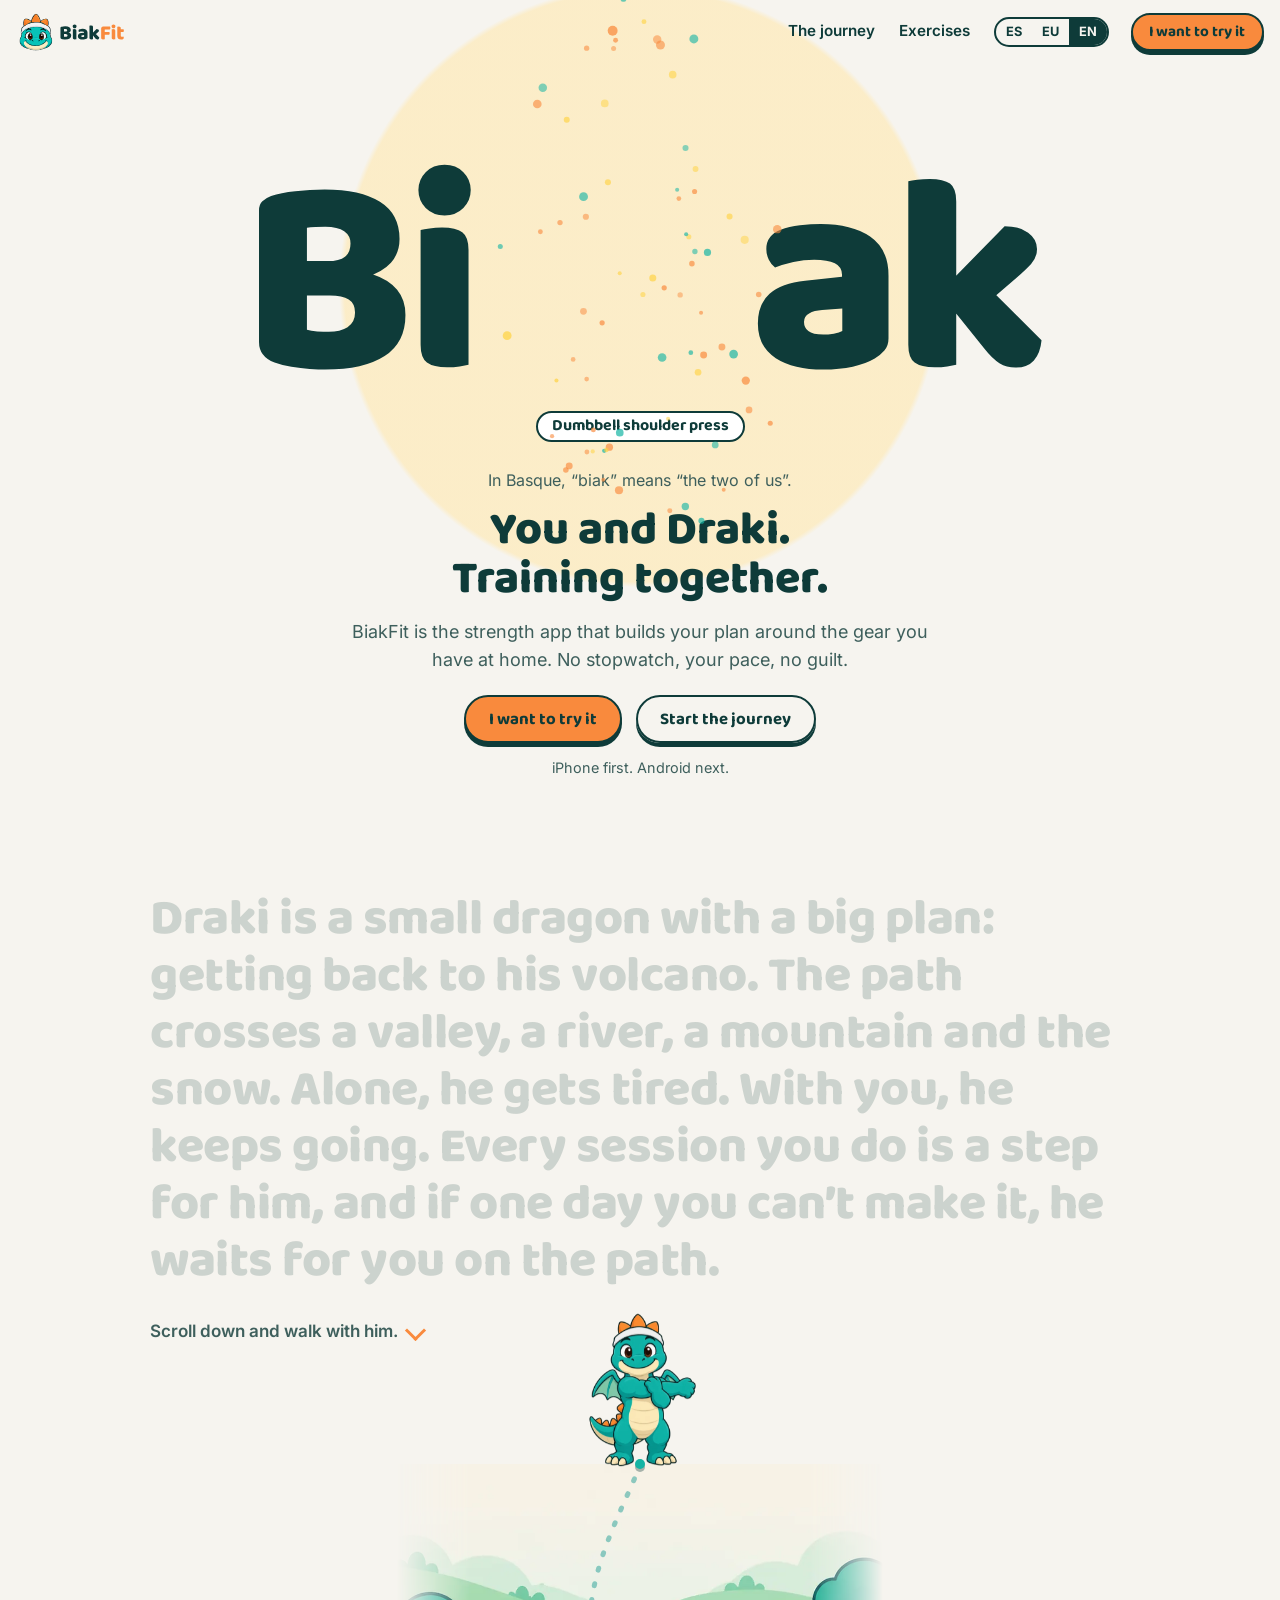
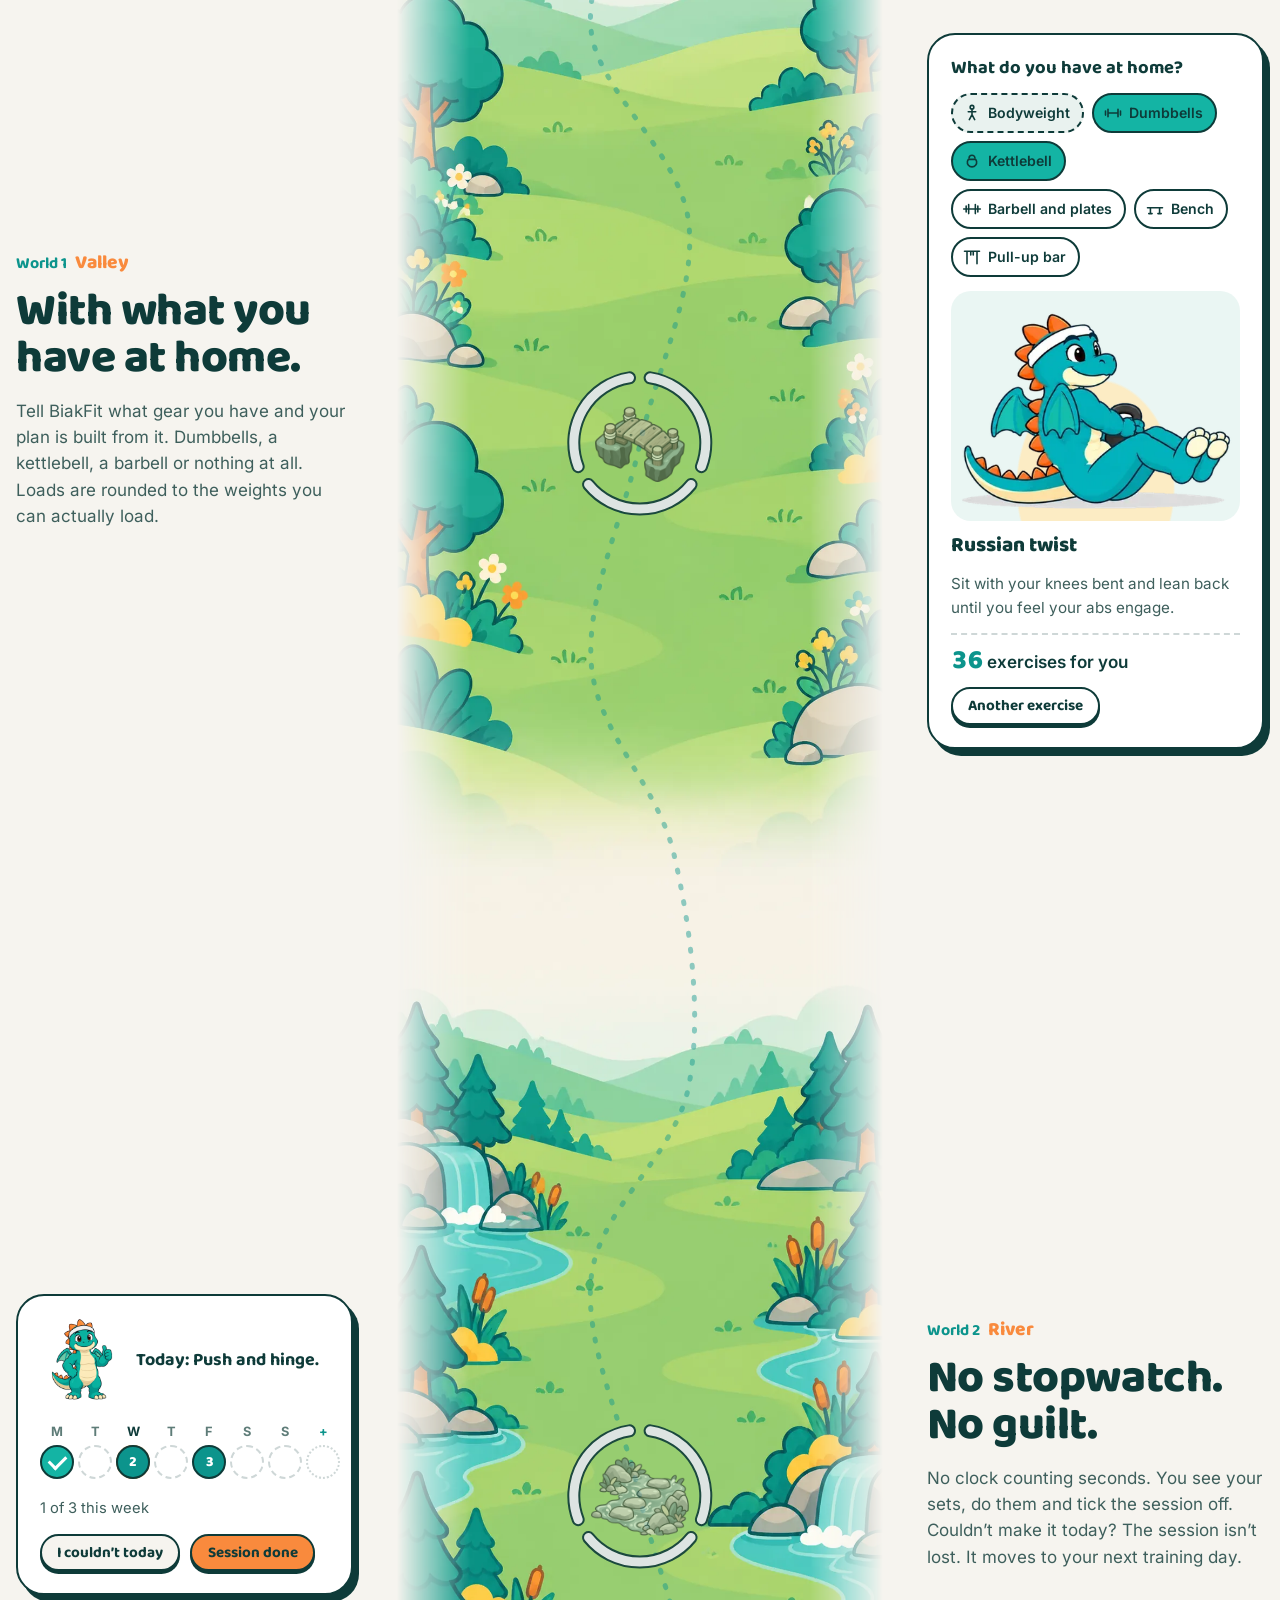
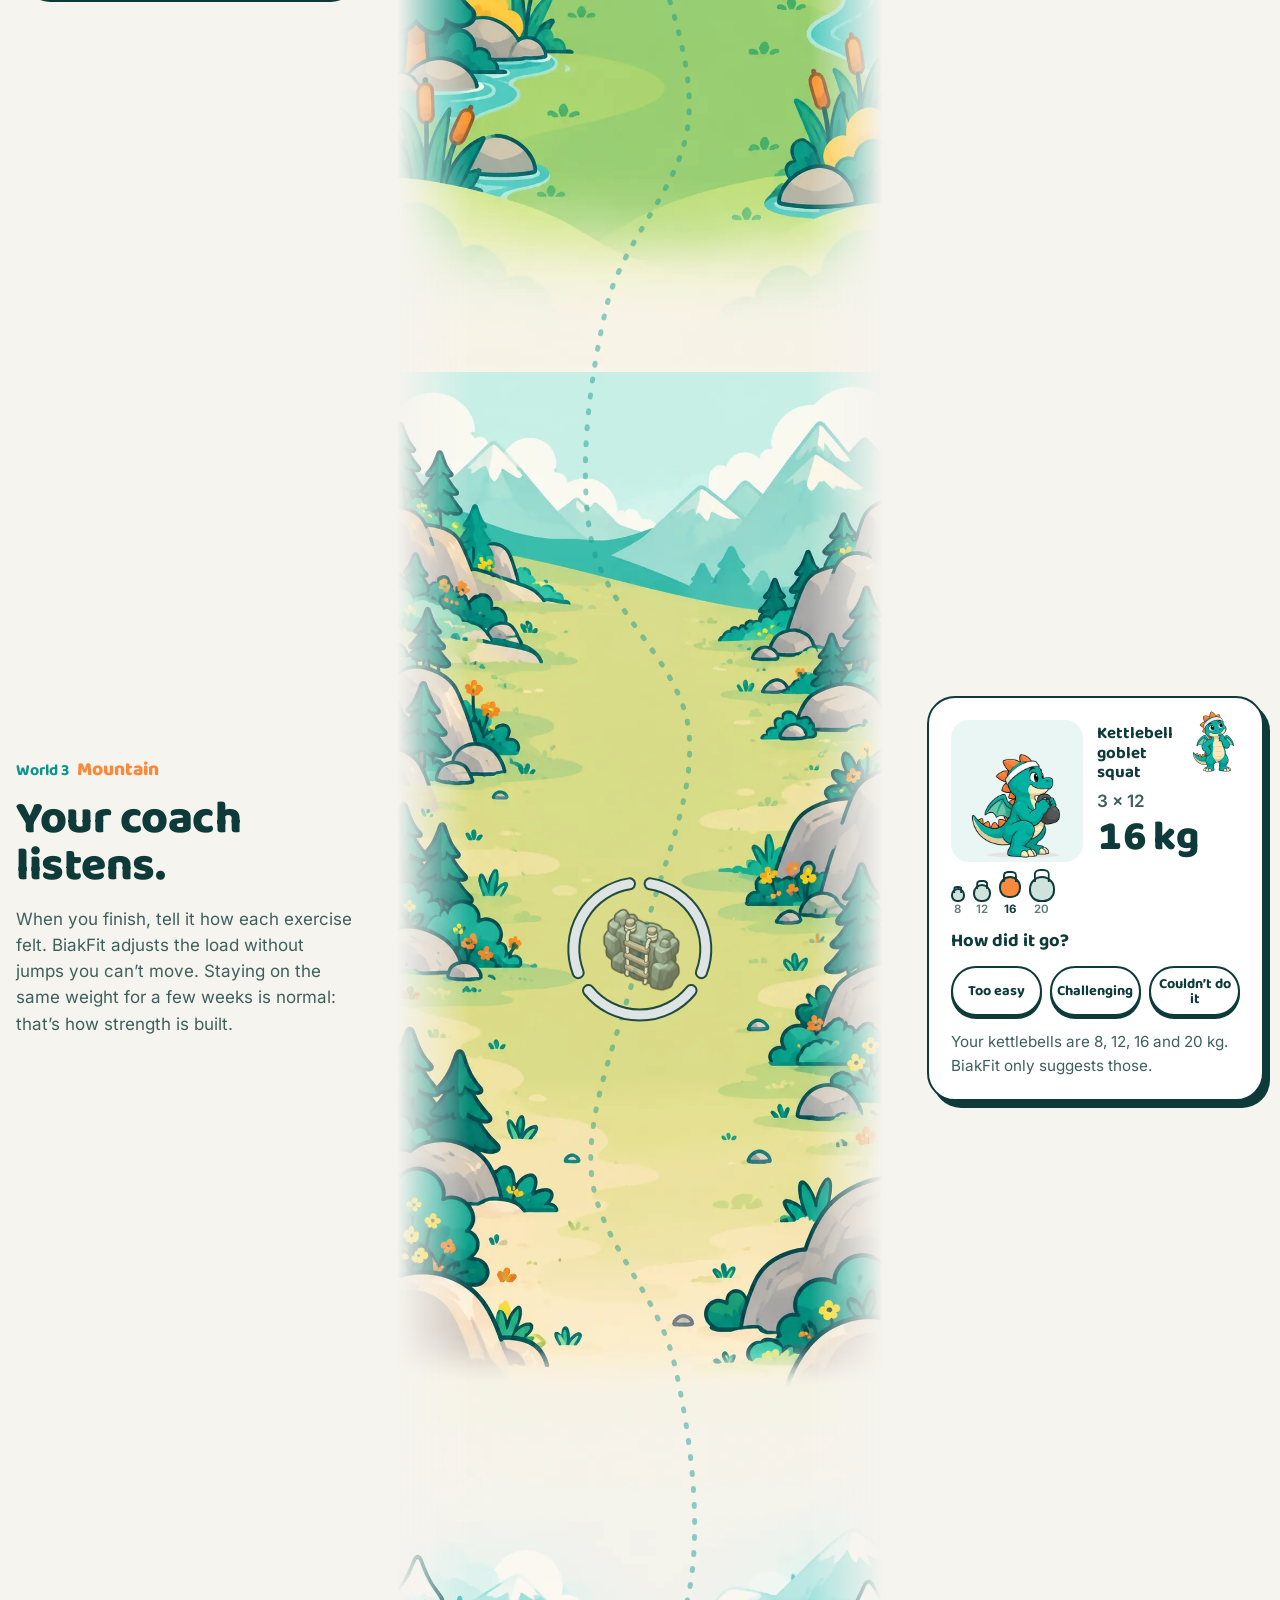
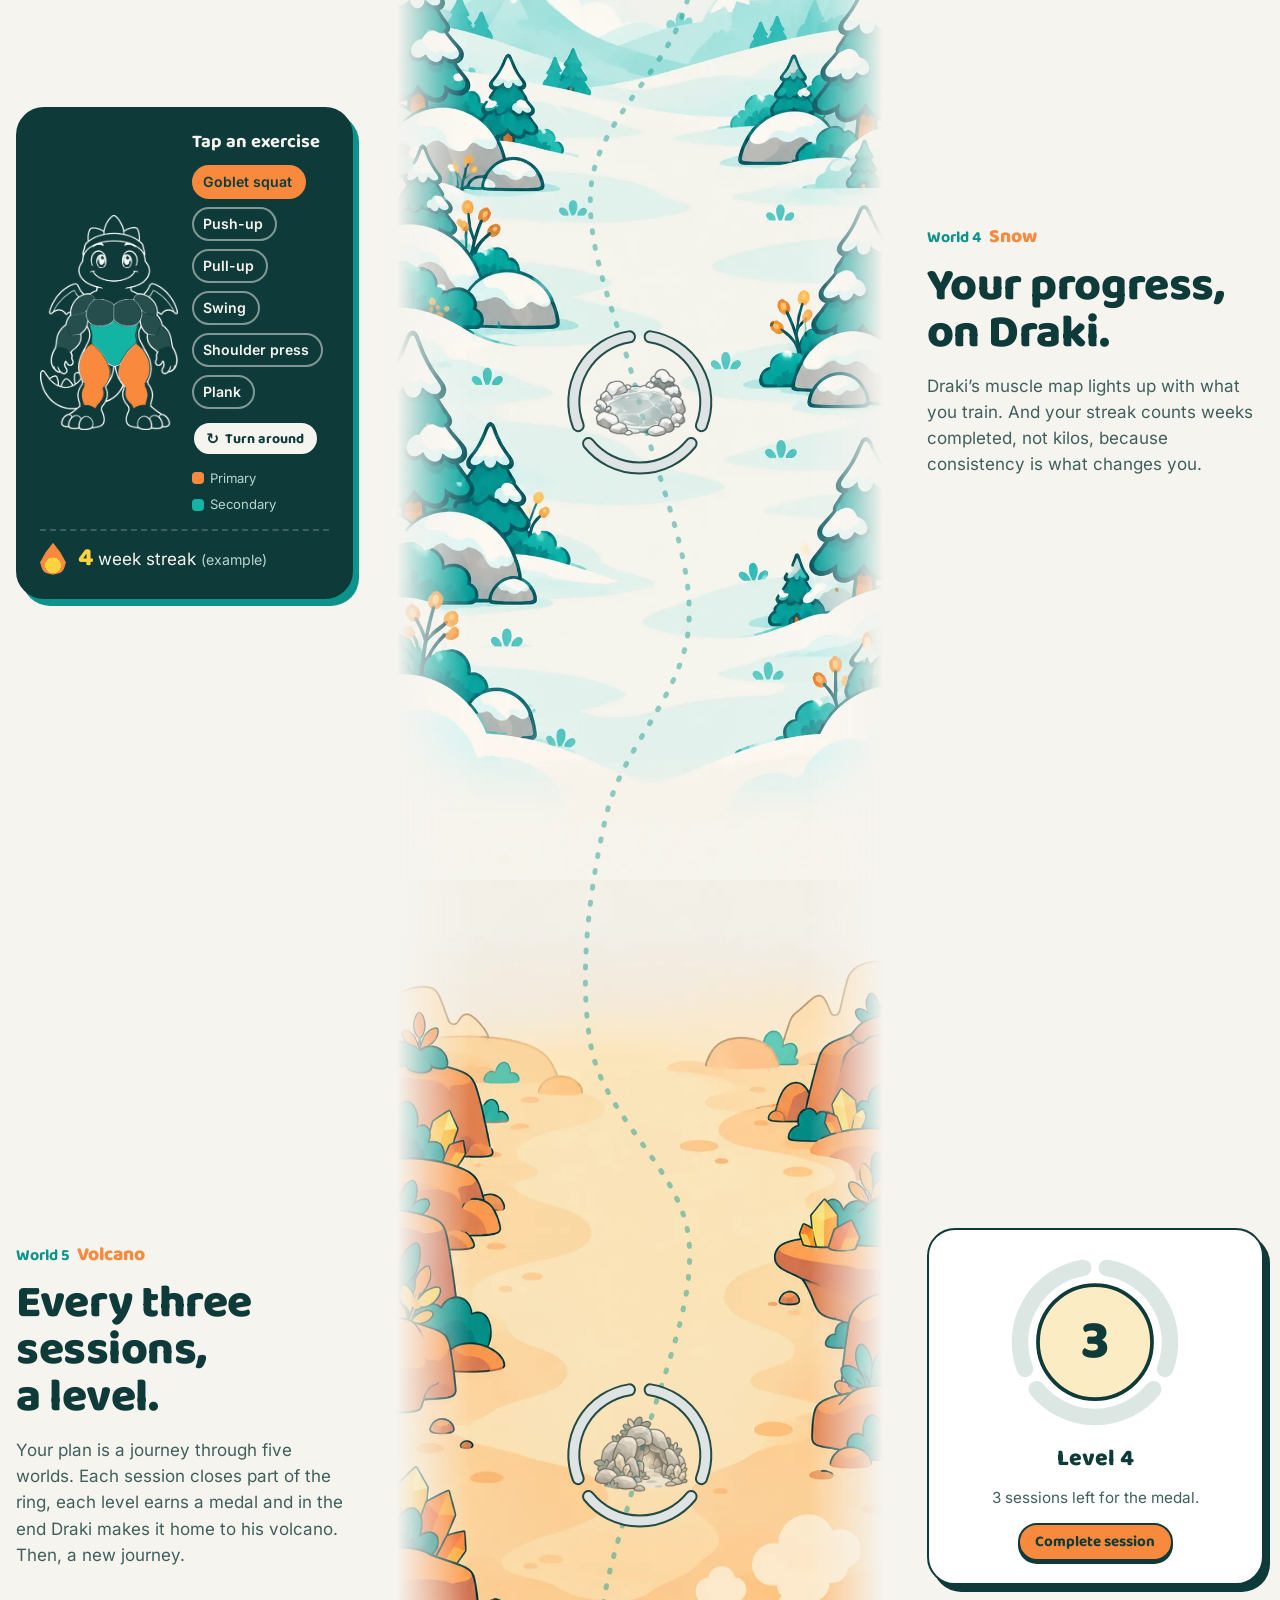
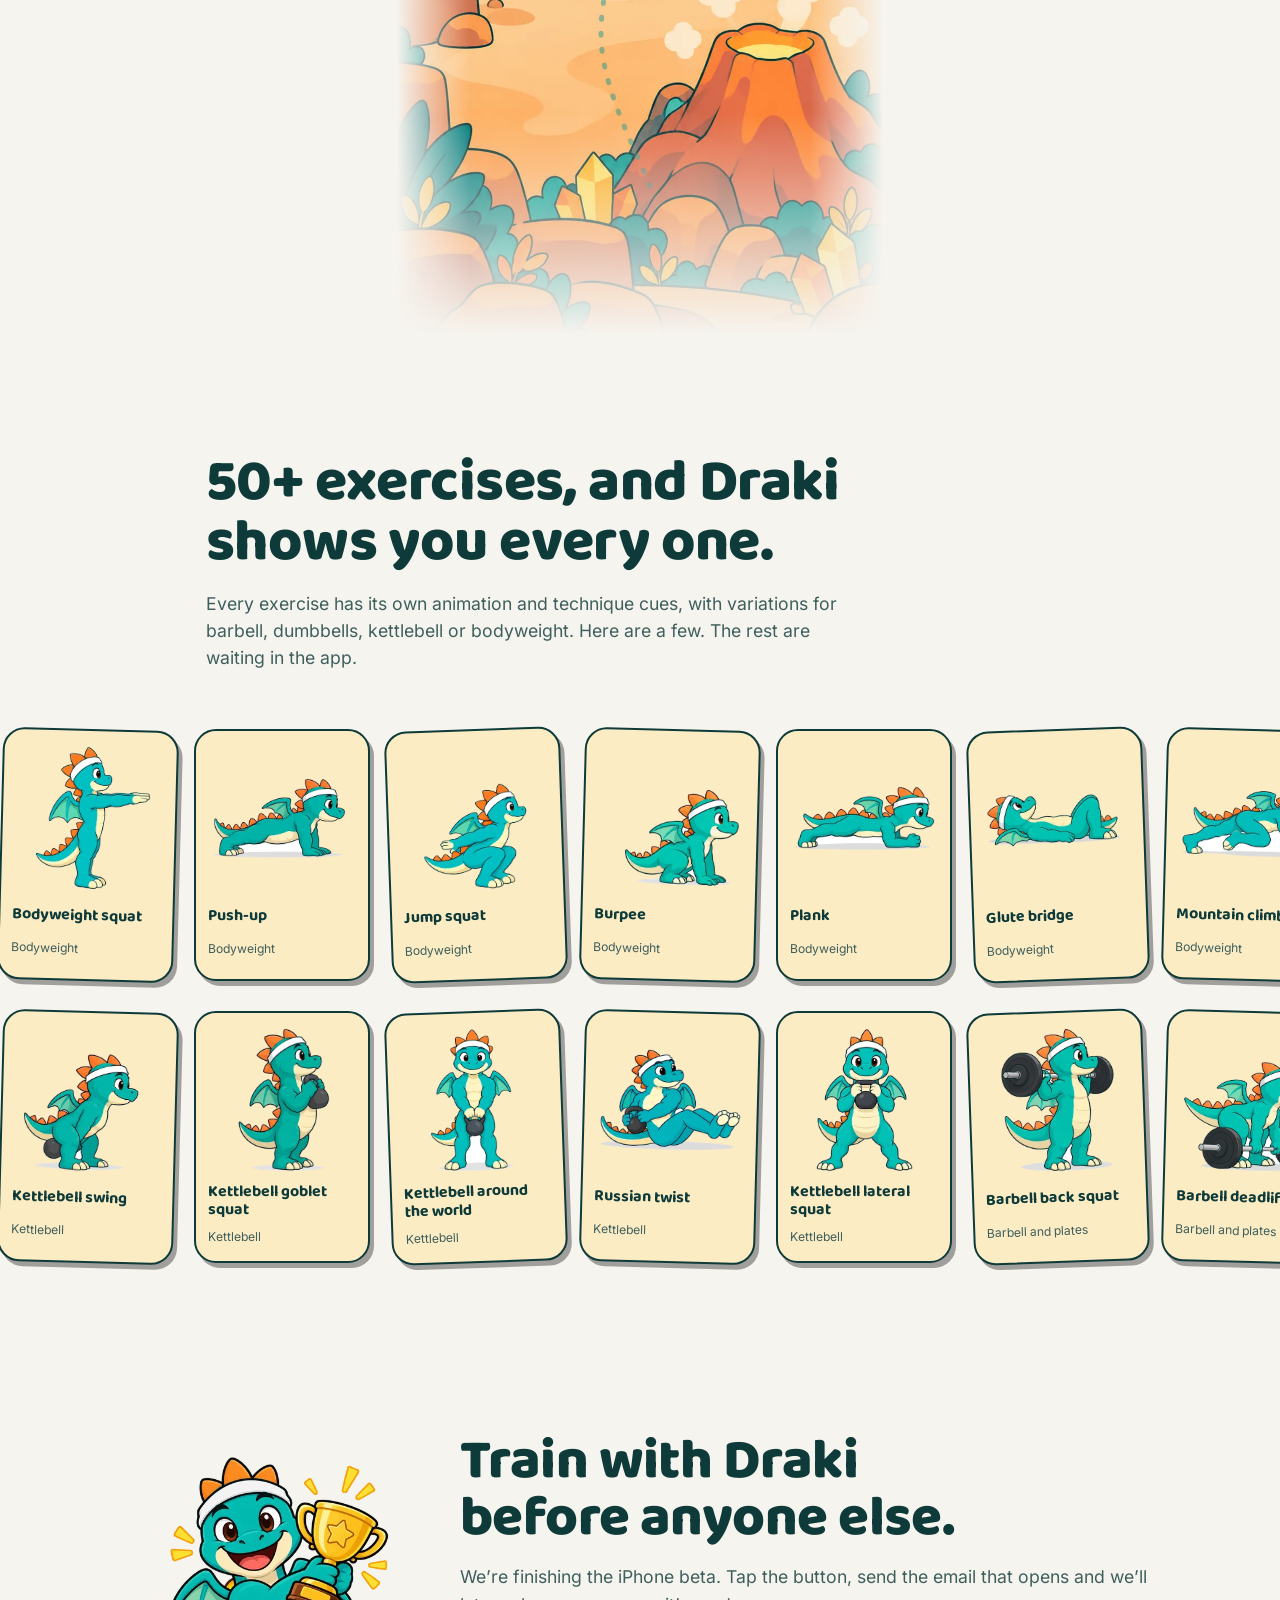
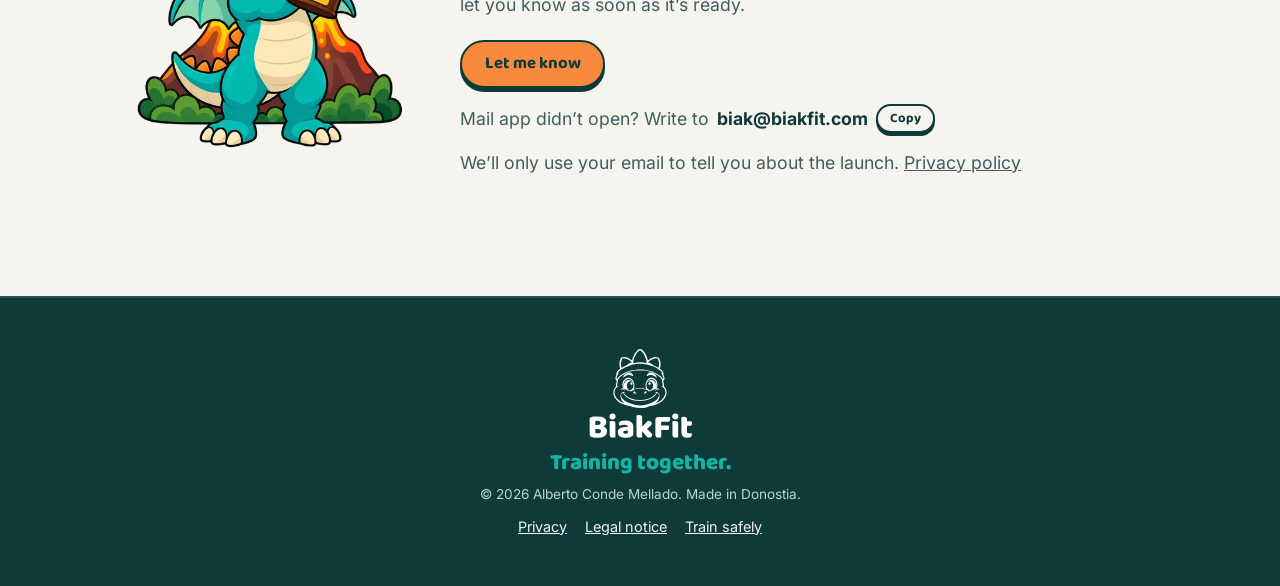
==== index.html @ f9d34af4 "Web de BiakFit: el Viaje de Draki (ES/EU/EN), privacidad y aviso legal Co-Authored-By: Claude Opus 5" ====
<!doctype html>
<html lang="es">
<head>
<meta charset="utf-8">
<meta name="viewport" content="width=device-width, initial-scale=1, viewport-fit=cover">
<title>BiakFit</title>
<meta name="claude:viewport-fit-sides" content="cover">
<meta name="description" content="BiakFit: la app de fuerza que monta tu plan con el material que tienes en casa. Sin cronómetro, a tu ritmo y con Draki a tu lado. Entrenamos juntos.">
<meta name="theme-color" content="#14B4A4">
<meta property="og:title" content="BiakFit · Entrenamos juntos">
<meta property="og:description" content="La app de fuerza que monta tu plan con el material que tienes. Sin cronómetro y sin culpa, con Draki a tu lado.">
<meta property="og:image" content="https://biakfit.com/assets/img/brand/og.png">
<meta property="og:url" content="https://biakfit.com/">
<meta name="twitter:card" content="summary_large_image">
<link rel="icon" type="image/png" href="assets/img/brand/favicon.png">
<link rel="apple-touch-icon" href="assets/img/brand/apple-touch-icon.png">
<link rel="preload" href="assets/fonts/baloo-2-latin-800-normal.woff2" as="font" type="font/woff2" crossorigin>
<link rel="stylesheet" href="assets/style.css">
</head>
<body>
<canvas id="sparks" aria-hidden="true"></canvas>

<header class="bar" id="bar">
  <div class="bar-in">
    <a class="bar-logo" href="#top" aria-label="BiakFit, inicio">
      <img class="logo-day" src="assets/img/brand/biakfit_logo_horizontal_color.svg" alt="BiakFit" width="110" height="40">
      <img class="logo-night" src="assets/img/brand/biakfit_logo_horizontal_white.svg" alt="" width="110" height="40">
    </a>
    <nav class="bar-nav" aria-label="Secciones">
      <a href="#viaje" data-i18n="nav.journey">El viaje</a>
      <a href="#biblioteca" data-i18n="nav.library">Ejercicios</a>
    </nav>
    <div class="lang" role="group" aria-label="Idioma / Language">
      <button type="button" data-lang="es" aria-pressed="true">ES</button>
      <button type="button" data-lang="eu" aria-pressed="false">EU</button>
      <button type="button" data-lang="en" aria-pressed="false">EN</button>
    </div>
    <a class="btn btn-primary btn-sm" href="#beta" data-i18n="nav.cta">Quiero probarla</a>
  </div>
</header>

<main>
  <!-- HERO: «Bi · Draki · ak». Draki parte la palabra en dos -->
  <section class="hero" id="top">
    <div class="hero-word" aria-hidden="true">
      <span class="hw hw-l">Bi</span>
      <span class="hero-stage">
        <button type="button" class="hero-draki" id="heroDraki" data-i18n-aria="hero.tap" aria-label="Toca a Draki">
          <span class="flip" id="heroFlip"></span>
        </button>
      </span>
      <span class="hw hw-r">ak</span>
    </div>
    <h1 class="sr-only">BiakFit</h1>
    <p class="hero-ex" aria-live="polite"><span id="heroExName"></span></p>
    <div class="hero-copy">
      <p class="hero-def" data-i18n="hero.def">En euskera, «biak» significa «los dos».</p>
      <p class="hero-lema" data-i18n="hero.lema">Tú y Draki. Entrenamos juntos.</p>
      <p class="hero-sub" data-i18n="hero.sub">BiakFit es la app de fuerza que monta tu plan con el material que tienes en casa. Sin cronómetro, a tu ritmo y sin culpa.</p>
      <div class="hero-ctas">
        <a class="btn btn-primary" href="#beta" data-i18n="hero.cta1">Quiero probarla</a>
        <a class="btn btn-ghost" href="#prologo" data-i18n="hero.cta2">Empieza el viaje</a>
      </div>
      <p class="hero-soon" data-i18n="hero.soon">Primero en iPhone. Android, después.</p>
    </div>
  </section>

  <!-- PRÓLOGO: el texto se enciende palabra a palabra al hacer scroll -->
  <section class="prologue" id="prologo">
    <p class="prologue-text" id="prologueText" data-i18n="prologue">Draki es un dragón pequeño con un plan grande: volver a su volcán. El camino cruza un valle, un río, una montaña y la nieve. Solo se cansa. Contigo avanza. Cada sesión que haces es un paso suyo, y si un día no puedes, te espera en el camino.</p>
    <p class="prologue-hint" data-i18n="prologue.hint">Baja y camina con él.</p>
  </section>

  <!-- EL VIAJE: la página es el mapa. Draki recorre el sendero al ritmo del scroll -->
  <section class="journey" id="viaje" aria-label="El viaje de Draki">
    <div class="trail" id="trail" aria-hidden="true">
      <div class="trail-maps">
        <img src="assets/img/world/world_1.webp" alt="" width="900" height="1950">
        <img src="assets/img/world/world_2.webp" alt="" width="900" height="1950" loading="lazy">
        <img src="assets/img/world/world_3.webp" alt="" width="900" height="1950" loading="lazy">
        <img src="assets/img/world/world_4.webp" alt="" width="900" height="1950" loading="lazy">
        <img src="assets/img/world/world_5.webp" alt="" width="900" height="1950" loading="lazy">
      </div>
      <svg class="trail-path" id="trailSvg"><path id="pathTodo" class="p-todo"></path><path id="pathDone" class="p-done"></path></svg>
      <div id="nodes"></div>
      <div class="walker" id="walker">
        <div class="walker-bubble" id="walkerBubble"></div>
        <div class="walker-body" id="walkerBody">
          <img class="walker-pose" id="walkerPose" src="assets/img/draki/warmup.webp" alt="">
          <span class="flip walker-ex" id="walkerEx"></span>
        </div>
      </div>
    </div>

    <!-- Mundo 1 · Valle -->
    <article class="world" data-world="0" id="valle">
      <div class="world-band" aria-hidden="true"></div>
      <div class="world-copy">
        <p class="world-kicker"><span>Mundo 1</span> <b>Valle</b></p>
        <h2 data-i18n="w1.title">Con lo que tienes en casa.</h2>
        <p data-i18n="w1.body">Dile a BiakFit qué material tienes y el plan sale de ahí. Mancuernas, una pesa rusa, una barra o nada: todo vale. Las cargas se redondean a los pesos que de verdad puedes montar.</p>
      </div>
      <div class="world-widget">
        <div class="panel kit">
          <p class="panel-q" data-i18n="w1.q">¿Qué tienes en casa?</p>
          <div class="chips" id="kitChips"></div>
          <div class="kit-stage"><span class="flip" id="kitFlip"></span></div>
          <p class="kit-name" id="kitName"></p>
          <p class="kit-cue" id="kitCue"></p>
          <div class="kit-foot">
            <p class="kit-count"><b id="kitCount">0</b> <span data-i18n="w1.count">ejercicios para ti</span></p>
            <button type="button" class="btn btn-small" id="kitNext" data-i18n="w1.next">Otro ejercicio</button>
          </div>
        </div>
      </div>
    </article>

    <!-- Mundo 2 · Río -->
    <article class="world flipside" data-world="1" id="rio">
      <div class="world-band" aria-hidden="true"></div>
      <div class="world-copy">
        <p class="world-kicker"><span>Mundo 2</span> <b>Río</b></p>
        <h2 data-i18n="w2.title">Sin cronómetro. Sin culpa.</h2>
        <p data-i18n="w2.body">No hay reloj contando segundos. Ves tus series, las haces y marcas la sesión. ¿Hoy no has podido? La sesión no se pierde: pasa a tu siguiente día de entreno.</p>
      </div>
      <div class="world-widget">
        <div class="panel week">
          <div class="week-head">
            <img class="week-draki" id="weekDraki" src="assets/img/draki/encouraging.webp" alt="" width="84" height="84">
            <p class="week-msg" id="weekMsg" aria-live="polite"></p>
          </div>
          <div class="week-strip" id="weekStrip"></div>
          <p class="week-count" id="weekCount"></p>
          <div class="week-actions" id="weekActions">
            <button type="button" class="btn btn-small btn-quiet" id="weekSkip" data-i18n="w2.skip">Hoy no he podido</button>
            <button type="button" class="btn btn-small btn-primary" id="weekDone" data-i18n="w2.done">Sesión hecha</button>
            <button type="button" class="btn btn-small btn-quiet" id="weekReset" data-i18n="w2.reset" hidden>Volver a empezar</button>
          </div>
        </div>
      </div>
    </article>

    <!-- Mundo 3 · Montaña -->
    <article class="world" data-world="2" id="montana">
      <div class="world-band" aria-hidden="true"></div>
      <div class="world-copy">
        <p class="world-kicker"><span>Mundo 3</span> <b>Montaña</b></p>
        <h2 data-i18n="w3.title">Tu coach te escucha.</h2>
        <p data-i18n="w3.body">Al terminar, dile qué tal cada ejercicio. BiakFit ajusta la carga sin saltos que no puedas mover. Repetir el mismo peso varias semanas es lo normal: así se gana fuerza.</p>
      </div>
      <div class="world-widget">
        <div class="panel coach">
          <div class="coach-top">
            <span class="flip coach-flip" id="coachFlip"></span>
            <div class="coach-info">
              <p class="coach-name" id="coachName"></p>
              <p class="coach-load"><span id="coachSets">3 × 12</span><span class="coach-kg"><span class="roll" id="coachKg">16</span> kg</span></p>
              <img class="coach-face" id="coachFace" src="assets/img/draki/thinking.webp" alt="" width="64" height="64">
            </div>
          </div>
          <div class="coach-bells" id="coachBells" aria-label="Tus pesas rusas"></div>
          <p class="panel-q" data-i18n="w3.q">¿Qué tal ha ido?</p>
          <div class="coach-btns">
            <button type="button" class="btn btn-small" data-fb="easy" data-i18n="w3.easy">Muy fácil</button>
            <button type="button" class="btn btn-small" data-fb="ok" data-i18n="w3.ok">Retador</button>
            <button type="button" class="btn btn-small" data-fb="hard" data-i18n="w3.hard">No he podido</button>
          </div>
          <p class="coach-msg" id="coachMsg" aria-live="polite"></p>
        </div>
      </div>
    </article>

    <!-- Mundo 4 · Nieve -->
    <article class="world flipside" data-world="3" id="nieve">
      <div class="world-band" aria-hidden="true"></div>
      <div class="world-copy">
        <p class="world-kicker"><span>Mundo 4</span> <b>Nieve</b></p>
        <h2 data-i18n="w4.title">Tu progreso, en Draki.</h2>
        <p data-i18n="w4.body">El mapa muscular de Draki se colorea con lo que entrenas. Y la racha cuenta semanas cumplidas, no kilos, porque la constancia es lo que te cambia.</p>
      </div>
      <div class="world-widget">
        <div class="panel panel-dark muscles">
          <div class="mm" id="mm">
            <div class="mm-card" id="mmCard">
              <div class="mm-face mm-front" id="mmFront"></div>
              <div class="mm-face mm-back" id="mmBack"></div>
            </div>
          </div>
          <div class="mm-side">
            <p class="panel-q" data-i18n="w4.q">Toca un ejercicio</p>
            <div class="chips chips-col" id="mmChips"></div>
            <button type="button" class="btn btn-small btn-turn" id="mmTurn"><span class="turn-ico" aria-hidden="true">↻</span> <span data-i18n="w4.turn">Date la vuelta</span></button>
            <p class="mm-legend"><span><i class="lg lg-p"></i><span data-i18n="w4.primary">Principal</span></span><span><i class="lg lg-s"></i><span data-i18n="w4.secondary">Secundario</span></span></p>
          </div>
          <div class="streak">
            <span class="streak-flame" aria-hidden="true"></span>
            <p><b>4</b> <span data-i18n="w4.streak">semanas de racha</span> <small data-i18n="w4.example">(ejemplo)</small></p>
          </div>
        </div>
      </div>
    </article>

    <!-- Mundo 5 · Volcán -->
    <article class="world" data-world="4" id="volcan">
      <div class="world-band" aria-hidden="true"></div>
      <div class="world-copy">
        <p class="world-kicker"><span>Mundo 5</span> <b>Volcán</b></p>
        <h2 data-i18n="w5.title">Cada tres sesiones, un nivel.</h2>
        <p data-i18n="w5.body">Tu plan es un viaje de cinco mundos. Cada sesión cierra un tramo del anillo, cada nivel te da una medalla y al final Draki llega a su volcán. Después, otro viaje.</p>
      </div>
      <div class="world-widget">
        <div class="panel level">
          <div class="level-ring-wrap">
            <svg class="level-ring" id="levelRing" viewBox="0 0 120 120" aria-hidden="true"></svg>
            <img class="level-medal" id="levelMedal" src="assets/img/obs/medal_level.webp" alt="" width="96" height="96">
            <span class="level-left" id="levelLeft">3</span>
          </div>
          <p class="level-title" id="levelTitle" aria-live="polite"></p>
          <p class="level-sub" id="levelSub"></p>
          <button type="button" class="btn btn-primary btn-small" id="levelBtn" data-i18n="w5.btn">Completar sesión</button>
        </div>
      </div>
    </article>
  </section>

  <!-- BIBLIOTECA: un vistazo, no todo -->
  <section class="library" id="biblioteca">
    <div class="lib-head">
      <h2 data-i18n="lib.title">Más de 50 ejercicios, y Draki te enseña cada uno.</h2>
      <p data-i18n="lib.body">Cada ejercicio tiene su animación y sus claves técnicas, con variantes para barra, mancuernas, pesa rusa o tu propio peso. Aquí tienes unos cuantos. El resto te espera en la app.</p>
    </div>
    <div class="marquee" id="marqueeA"></div>
    <div class="marquee marquee-rev" id="marqueeB"></div>
  </section>

  <!-- BETA -->
  <section class="beta" id="beta">
    <div class="beta-in">
      <img class="beta-draki" src="assets/img/draki/trophy.webp" alt="Draki con un trofeo delante de su volcán" width="300" height="300" loading="lazy">
      <div class="beta-copy">
        <h2 data-i18n="beta.title">Entrena con Draki antes que nadie.</h2>
        <p data-i18n="beta.body">Estamos terminando la beta para iPhone. Déjanos tu email y te avisamos en cuanto abra.</p>
        <div class="beta-actions">
          <a class="btn btn-primary" id="betaMail" href="mailto:biak@biakfit.com" data-i18n="beta.btn">Avisadme</a>
        </div>
        <p class="beta-alt"><span data-i18n="beta.alt">¿No se abre tu correo? Escríbenos a</span> <span class="beta-addr" id="betaAddr">biak@biakfit.com</span> <button type="button" class="btn btn-small btn-quiet" id="betaCopy" data-i18n="beta.copy">Copiar</button></p>
        <p class="beta-small"><span data-i18n="beta.privacy">Solo usaremos tu email para avisarte del lanzamiento.</span> <a href="privacidad.html" data-i18n="beta.more">Política de privacidad</a></p>
      </div>
    </div>
  </section>
</main>

<footer class="foot">
  <div class="foot-in">
    <img src="assets/img/brand/biakfit_logo_stacked_white.svg" alt="BiakFit" width="120" height="96" loading="lazy">
    <p class="foot-lema" data-i18n="foot.lema">Entrenamos juntos.</p>
    <p class="foot-legal"><span data-i18n="foot.legal">© 2026 Alberto Conde Mellado. Hecho en Donostia.</span></p>
    <p class="foot-links"><a href="privacidad.html" data-i18n="foot.privacy">Privacidad</a> <a href="aviso-legal.html" data-i18n="foot.notice">Aviso legal</a> <a href="aviso-legal.html#ejercicio" data-i18n="foot.safety">Entrena con seguridad</a></p>
  </div>
</footer>

<script src="assets/exercises.js"></script>
<script src="assets/app.js"></script>
</body>
</html>
---- assets/style.css ----
/* BiakFit · web
   Concepto: la página es el mapa del Viaje de Draki. Un sendero central baja por
   cinco mundos; Draki lo recorre al ritmo del scroll y el contenido se reparte a
   los dos lados. Estilo «pegatina»: contorno petrol grueso y sombra sólida, como
   el propio Draki. Paleta y tipografías: docs/BRAND.md del repo de la app. */

/* Fuentes alojadas en la propia web (licencia OFL): sin llamadas a Google Fonts */
@font-face { font-family: "Baloo 2"; font-style: normal; font-weight: 700; font-display: swap; src: url("fonts/baloo-2-latin-700-normal.woff2") format("woff2"); }
@font-face { font-family: "Baloo 2"; font-style: normal; font-weight: 800; font-display: swap; src: url("fonts/baloo-2-latin-800-normal.woff2") format("woff2"); }
@font-face { font-family: "Inter"; font-style: normal; font-weight: 400; font-display: swap; src: url("fonts/inter-latin-400-normal.woff2") format("woff2"); }
@font-face { font-family: "Inter"; font-style: normal; font-weight: 500; font-display: swap; src: url("fonts/inter-latin-500-normal.woff2") format("woff2"); }
@font-face { font-family: "Inter"; font-style: normal; font-weight: 600; font-display: swap; src: url("fonts/inter-latin-600-normal.woff2") format("woff2"); }
@font-face { font-family: "Inter"; font-style: normal; font-weight: 700; font-display: swap; src: url("fonts/inter-latin-700-normal.woff2") format("woff2"); }

:root {
  /* Marca (BRAND.md) */
  --teal: #14B4A4;
  --deep: #0C948C;
  --petrol: #0E3B39;
  --orange: #F98A3D;
  --cream: #FCECC4;
  --light: #F6F4EF;
  --yellow: #FFD23F;
  --white: #FFFFFF;

  /* Superficies (cambian al entrar en el volcán) */
  --bg: var(--light);
  --ink: var(--petrol);
  --ink-soft: #3E5F5C;
  --panel: var(--white);
  --panel-ink: var(--petrol);
  --edge: var(--petrol);
  --muted-chip: #E9F2EF;

  --display: "Baloo 2", "Nunito", ui-rounded, "Arial Rounded MT Bold", system-ui, sans-serif;
  --body: "Inter", system-ui, -apple-system, "Segoe UI", Roboto, sans-serif;

  --trail: min(520px, 38vw);
  --ratio: 2.1667;
  --gutter-l: max(16px, env(safe-area-inset-left, 0px));
  --gutter-r: max(16px, env(safe-area-inset-right, 0px));
  --pop: cubic-bezier(.2, 1.4, .4, 1);
  color-scheme: light;
}

body.night {
  --bg: var(--petrol);
  --ink: var(--light);
  --ink-soft: #B8D4CF;
  --muted-chip: #1B524E;
  color-scheme: dark;
}

* { box-sizing: border-box; }
[hidden] { display: none !important; }
html { scroll-behavior: smooth; -webkit-text-size-adjust: 100%; }
@media (prefers-reduced-motion: reduce) { html { scroll-behavior: auto; } }

body {
  margin: 0;
  background: var(--bg);
  color: var(--ink);
  font-family: var(--body);
  font-size: 17px;
  line-height: 1.55;
  overflow-x: hidden;
  transition: background-color .9s ease, color .9s ease;
}
img { max-width: 100%; }
h1, h2, h3 { font-family: var(--display); font-weight: 800; line-height: 1.02; letter-spacing: -.01em; text-wrap: balance; margin: 0; }
p { margin: 0; }
a { color: inherit; }
:focus-visible { outline: 3px solid var(--orange); outline-offset: 3px; border-radius: 10px; }
.sr-only { position: absolute; width: 1px; height: 1px; overflow: hidden; clip: rect(0 0 0 0); white-space: nowrap; }

#sparks { position: fixed; inset: 0; width: 100%; height: 100%; pointer-events: none; z-index: 60; }

/* ---------- Botones «pegatina» ---------- */
.btn {
  --b-bg: var(--white);
  --b-ink: var(--petrol);
  display: inline-flex; align-items: center; justify-content: center; gap: .4em;
  font: 700 1.05rem/1 var(--display);
  padding: .85em 1.35em .75em;
  border: 2.5px solid var(--petrol);
  border-radius: 999px;
  background: var(--b-bg); color: var(--b-ink);
  box-shadow: 0 4px 0 var(--petrol);
  text-decoration: none; cursor: pointer;
  transition: transform .12s ease, box-shadow .12s ease, background-color .2s;
  -webkit-tap-highlight-color: transparent;
}
.btn:hover { transform: translateY(-2px); box-shadow: 0 6px 0 var(--petrol); }
.btn:active { transform: translateY(3px); box-shadow: 0 1px 0 var(--petrol); }
.btn-primary { --b-bg: var(--orange); --b-ink: var(--petrol); }
.btn-ghost { --b-bg: transparent; }
body.night .panel:not(.panel-dark) { box-shadow: 6px 7px 0 var(--teal); }
body.night .btn { box-shadow: 0 4px 0 #062220; }
body.night .panel .btn { box-shadow: 0 3px 0 var(--petrol); }
body.night .btn-ghost { --b-ink: var(--light); border-color: var(--light); box-shadow: 0 4px 0 var(--light); }
.btn-sm { font-size: .95rem; padding: .7em 1.1em .6em; }
.btn-small { font-size: .95rem; padding: .65em 1em .55em; box-shadow: 0 3px 0 var(--petrol); }
.btn-quiet { --b-bg: var(--light); }

/* ---------- Barra superior ---------- */
body::before { content: ""; position: fixed; inset: 0 0 auto; height: env(safe-area-inset-top, 0px); z-index: 51; background: var(--bg); }
.bar { position: fixed; top: env(safe-area-inset-top, 0px); left: 0; right: 0; z-index: 50; padding-left: var(--gutter-l); padding-right: var(--gutter-r); transition: background-color .4s, box-shadow .4s; }
.bar.scrolled { background: color-mix(in srgb, var(--bg) 88%, transparent); backdrop-filter: blur(10px); -webkit-backdrop-filter: blur(10px); box-shadow: 0 1px 0 color-mix(in srgb, var(--ink) 12%, transparent); }
.bar-in { max-width: 1280px; margin: 0 auto; display: flex; align-items: center; gap: 22px; padding-block: 12px; }
.bar-logo { display: block; height: 40px; flex: none; }
.bar-logo img { height: 40px; width: auto; display: block; }
.logo-night { display: none !important; }
body.night .logo-day { display: none !important; }
body.night .logo-night { display: block !important; }
.bar-nav { display: flex; gap: 20px; margin-left: auto; font-weight: 600; font-size: .95rem; }
.bar-nav a { text-decoration: none; padding: 6px 2px; border-bottom: 2px solid transparent; }
.bar-nav a:hover { border-color: var(--orange); }
.lang { display: flex; border: 2px solid var(--ink); border-radius: 999px; overflow: hidden; flex: none; }
.lang button { font: 700 .8rem/1 var(--body); padding: 7px 10px; background: transparent; color: var(--ink); border: 0; cursor: pointer; }
.lang button[aria-pressed="true"] { background: var(--ink); color: var(--bg); }
@media (max-width: 720px) {
  .bar-nav { display: none; }
  .lang { margin-left: auto; }
  .bar .btn-sm { display: none; }
  .bar-logo, .bar-logo img { height: 34px; }
}

/* ---------- Hero ---------- */
.hero { position: relative; padding-top: calc(110px + env(safe-area-inset-top, 0px)); padding-bottom: 72px; padding-left: var(--gutter-l); padding-right: var(--gutter-r); text-align: center; overflow: hidden; }
.hero::before { /* sol de fondo detrás de Draki */
  content: ""; position: absolute; left: 50%; top: calc(80px + 9vw); width: min(78vw, 760px); aspect-ratio: 1; translate: -50% -38%;
  background: radial-gradient(circle, var(--cream) 0 55%, transparent 56%);
  z-index: -1; opacity: .9;
}
.hero-word {
  display: flex; align-items: flex-end; justify-content: center;
  font-family: var(--display); font-weight: 800; color: var(--petrol);
  font-size: clamp(104px, 22vw, 340px); line-height: .78; letter-spacing: -.035em;
  user-select: none;
}
.hw { display: inline-block; transition: transform 1.1s var(--pop); }
.hero-word .hw-l { transform: translateX(.18em); }
.hero-word .hw-r { transform: translateX(-.18em); }
.hero-stage { display: inline-block; width: .2em; height: 1.02em; position: relative; transition: width 1.1s var(--pop); }
.is-ready .hero-word .hw-l, .is-ready .hero-word .hw-r { transform: none; }
.is-ready .hero-stage { width: .98em; }
.hero-draki {
  position: absolute; left: 50%; bottom: -.06em; width: 1.12em; height: 1.2em; translate: -50% 0;
  padding: 0; border: 0; background: none; cursor: pointer; font-size: inherit;
  transform: translateY(40%) scale(.2); opacity: 0;
  transition: transform .9s var(--pop) .35s, opacity .3s ease .35s;
  perspective: 900px;
}
.is-ready .hero-draki { transform: none; opacity: 1; }
.hero-draki .flip { position: absolute; inset: 0; transform-style: preserve-3d; }
.hero-draki .flip.spin { animation: spin .8s cubic-bezier(.5, 0, .3, 1); }
@keyframes spin {
  0% { transform: rotateY(0) scale(1); }
  45% { transform: rotateY(180deg) scale(.86, 1.08) translateY(-6%); }
  100% { transform: rotateY(360deg) scale(1); }
}
.hero-ex { margin-top: 14px; min-height: 1.6em; font: 700 1rem/1.4 var(--display); color: var(--deep); }
.hero-ex span { display: inline-block; padding: 2px 14px; border-radius: 999px; background: var(--white); border: 2px solid var(--petrol); color: var(--petrol); }
.hero-copy { max-width: 640px; margin: 26px auto 0; display: grid; gap: 14px; justify-items: center; }
.hero-def { font-size: 1rem; color: var(--ink-soft); }
.hero-lema { font: 800 clamp(1.9rem, 4.2vw, 2.9rem)/1.05 var(--display); text-wrap: balance; }
.hero-sub { font-size: 1.12rem; color: var(--ink-soft); max-width: 34em; text-wrap: pretty; }
.hero-ctas { display: flex; flex-wrap: wrap; gap: 14px; justify-content: center; margin-top: 8px; }
.hero-soon { font-size: .9rem; color: var(--ink-soft); }

/* ---------- Animación de frames (como en la app: fundido entre frames) ---------- */
.flip { display: block; position: relative; }
.flip .fr { position: absolute; inset: 0; width: 100%; height: 100%; object-fit: contain; opacity: 0; transition: opacity .16s linear; }
.flip .fr.on { opacity: 1; z-index: 1; transition: none; }

/* ---------- Prólogo ---------- */
.prologue { padding-block: 40px 120px; padding-left: var(--gutter-l); padding-right: var(--gutter-r); }
.prologue-text {
  max-width: 980px; margin: 0 auto;
  font: 800 clamp(1.7rem, 3.9vw, 3.2rem)/1.14 var(--display);
  letter-spacing: -.01em; text-wrap: pretty;
}
.prologue-text .w { color: color-mix(in srgb, var(--ink) 18%, transparent); transition: color .35s ease; }
.prologue-text .w.lit { color: var(--ink); }
.prologue-text .w.lit.key { color: var(--deep); }
.prologue-hint { max-width: 980px; margin: 28px auto 0; font-weight: 600; color: var(--ink-soft); display: flex; align-items: center; gap: 10px; }
.prologue-hint::after { content: ""; width: 12px; height: 12px; border-right: 3px solid var(--orange); border-bottom: 3px solid var(--orange); rotate: 45deg; animation: nudge 1.4s ease-in-out infinite; }
@keyframes nudge { 50% { translate: 0 5px; } }

/* ---------- El viaje ---------- */
.journey { position: relative; }
.trail { position: absolute; top: 0; bottom: 0; left: 50%; width: var(--trail); transform: translateX(-50%); pointer-events: none; z-index: 0; }
.trail-maps { -webkit-mask-image: linear-gradient(90deg, transparent 0, #000 15%, #000 85%, transparent 100%); mask-image: linear-gradient(90deg, transparent 0, #000 15%, #000 85%, transparent 100%); }
.trail-maps img { display: block; width: 100%; height: calc(var(--trail) * var(--ratio)); object-fit: cover; }
.trail::after { content: ""; position: absolute; left: 0; right: 0; bottom: -1px; height: 220px; background: linear-gradient(transparent, var(--bg)); transition: background .9s; }
.trail-path { position: absolute; inset: 0; width: 100%; height: 100%; overflow: visible; }
.p-todo { fill: none; stroke: var(--deep); stroke-opacity: .45; stroke-width: 5; stroke-linecap: round; stroke-dasharray: 2 14; }
.p-done { fill: none; stroke: var(--teal); stroke-width: 10; stroke-linecap: round; filter: drop-shadow(0 3px 0 rgba(14, 59, 57, .35)); }

.node { position: absolute; width: 150px; height: 150px; translate: -50% -50%; }
.node img.obs { position: absolute; inset: 22px; width: 106px; height: 106px; object-fit: contain; transition: filter .6s, opacity .6s; }
.node:not(.passed) img.obs { filter: grayscale(.85); opacity: .65; }
.node svg { position: absolute; inset: 0; width: 100%; height: 100%; }
.node .seg { fill: none; stroke: rgba(255, 255, 255, .85); stroke-width: 9; stroke-linecap: round; transition: stroke .4s; }
.node .seg.on { stroke: var(--orange); }
.node .ring-bg { fill: none; stroke: var(--petrol); stroke-width: 13; stroke-linecap: round; opacity: .9; }
.node .medal { position: absolute; right: -6px; top: -6px; width: 64px; height: 64px; transform: scale(0) rotate(-30deg); transition: transform .6s var(--pop); }
.node.passed .medal { transform: none; }

.walker { position: absolute; left: 0; top: 0; width: 160px; height: 170px; will-change: transform; z-index: 3; }
.walker-body { position: absolute; inset: 0; transform-origin: 50% 92%; }
.walker-pose, .walker-ex { position: absolute; inset: 0; width: 100%; height: 100%; object-fit: contain; transition: opacity .2s; }
.walker-ex { opacity: 0; }
.walker.training .walker-pose { opacity: 0; }
.walker.training .walker-ex { opacity: 1; }
.walker-bubble {
  position: absolute; bottom: calc(100% - 6px); left: 50%; translate: -50% 6px; scale: .7;
  white-space: nowrap; font: 700 .95rem/1.2 var(--display); color: var(--petrol);
  background: var(--white); border: 2.5px solid var(--petrol); border-radius: 16px; padding: 6px 12px 5px;
  box-shadow: 0 3px 0 var(--petrol); opacity: 0; transition: opacity .25s, translate .35s var(--pop), scale .35s var(--pop);
}
.walker-bubble::after { content: ""; position: absolute; left: 50%; top: 100%; width: 12px; height: 12px; background: var(--white); border-right: 2.5px solid var(--petrol); border-bottom: 2.5px solid var(--petrol); translate: -50% -6px; rotate: 45deg; }
.walker-bubble.show { opacity: 1; translate: -50% 0; scale: 1; }

.world {
  position: relative; z-index: 1;
  display: grid; grid-template-columns: minmax(0, 1fr) var(--trail) minmax(0, 1fr);
  height: calc(var(--trail) * var(--ratio));
  align-items: center;
}
.world-band { display: none; }
.world-copy { grid-column: 1; grid-row: 1; justify-self: end; max-width: 430px; padding: 0 clamp(28px, 3.4vw, 64px) 0 var(--gutter-l); display: grid; gap: 16px; }
.world-widget { grid-column: 3; grid-row: 1; justify-self: start; width: 100%; max-width: 420px; padding: 0 var(--gutter-r) 0 clamp(28px, 3.4vw, 64px); }
.world.flipside .world-copy { grid-column: 3; justify-self: start; padding: 0 var(--gutter-r) 0 clamp(28px, 3.4vw, 64px); }
.world.flipside .world-widget { grid-column: 1; justify-self: end; padding: 0 clamp(28px, 3.4vw, 64px) 0 var(--gutter-l); }
.world-copy h2 { font-size: clamp(2.3rem, 3.6vw, 3.4rem); }
.world-copy p:not(.world-kicker) { color: var(--ink-soft); font-size: 1.06rem; max-width: 30em; }
.world-kicker { display: flex; align-items: baseline; gap: 8px; font: 700 1rem/1 var(--display); color: var(--deep); }
.world-kicker b { font-weight: 800; color: var(--orange); font-size: 1.2em; }
body.night .world-kicker { color: var(--teal); }

/* ---------- Paneles ---------- */
.panel {
  background: var(--panel); color: var(--panel-ink);
  border: 2.5px solid var(--petrol); border-radius: 28px;
  box-shadow: 6px 7px 0 var(--petrol);
  padding: 22px; display: grid; gap: 14px;
}
.panel-dark { background: var(--petrol); color: var(--light); border-color: var(--petrol); box-shadow: 6px 7px 0 var(--deep); }
.panel-q { font: 700 1.15rem/1.2 var(--display); }

.chips { display: flex; flex-wrap: wrap; gap: 8px; }
.chip {
  display: inline-flex; align-items: center; gap: 6px;
  font: 600 .88rem/1 var(--body); padding: 8px 12px 8px 9px;
  border-radius: 999px; border: 2px solid var(--petrol); background: var(--white); color: var(--petrol);
  cursor: pointer; transition: background-color .2s, transform .15s;
}
.chip svg { width: 20px; height: 20px; flex: none; }
.chip:hover { transform: translateY(-1px); }
.chip[aria-pressed="true"] { background: var(--teal); }
.chip.fixed { cursor: default; background: var(--muted-chip); border-style: dashed; }
.panel-dark .chip { background: transparent; color: var(--light); border-color: rgba(246, 244, 239, .5); }
.panel-dark .chip[aria-pressed="true"] { background: var(--orange); color: var(--petrol); border-color: var(--orange); }

/* Mundo 1: material */
.kit-stage { height: 230px; border-radius: 20px; background: radial-gradient(ellipse at 50% 85%, var(--cream) 0 38%, transparent 39%), #EAF6F3; position: relative; overflow: hidden; }
.kit-stage .flip { position: absolute; inset: 10px 0 0; }
.kit-stage .flip.pop { animation: popin .5s var(--pop); }
@keyframes popin { from { transform: scale(.6) translateY(20px); opacity: 0; } }
.kit-name { font: 800 1.3rem/1.1 var(--display); }
.kit-cue { font-size: .95rem; color: var(--ink-soft); min-height: 3em; }
.panel .kit-cue { color: #3E5F5C; }
.kit-foot { display: flex; align-items: center; justify-content: space-between; gap: 12px; flex-wrap: wrap; border-top: 2px dashed rgba(14, 59, 57, .2); padding-top: 12px; }
.kit-count { font-weight: 600; }
.kit-count b { font: 800 1.7rem/1 var(--display); color: var(--deep); font-variant-numeric: tabular-nums; }

/* Mundo 2: semana */
.week-head { display: flex; align-items: center; gap: 12px; }
.week-draki { width: 84px; height: 84px; flex: none; object-fit: contain; }
.week-draki.bump { animation: popin .45s var(--pop); }
.week-msg { font: 700 1.12rem/1.2 var(--display); }
.week-strip { position: relative; display: grid; grid-template-columns: repeat(7, 1fr) 1.1fr; gap: 4px; padding: 10px 0 4px; }
.day { display: grid; justify-items: center; gap: 6px; font: 700 .8rem/1 var(--body); color: #5E7C78; }
.day.today { color: var(--petrol); }
.day .slot { width: 34px; height: 34px; border-radius: 50%; border: 2px dashed rgba(14, 59, 57, .2); }
.day.today .slot { border: 3px solid var(--orange); }
.day.next { color: var(--deep); }
.day.next .slot { border-style: dotted; }
.tok {
  position: absolute; top: 26px; width: 34px; height: 34px; border-radius: 50%;
  display: grid; place-items: center; font: 800 .9rem/1 var(--display); color: var(--white);
  background: var(--deep); border: 2.5px solid var(--petrol);
  transition: left .9s var(--pop), background-color .3s, transform .3s;
}
.tok.done { background: var(--teal); }
.tok.done::after { content: ""; width: 8px; height: 14px; border-right: 3px solid var(--white); border-bottom: 3px solid var(--white); rotate: 45deg; translate: 0 -2px; }
.tok.done span { display: none; }
.tok.moved { background: var(--orange); color: var(--petrol); }
.week-count { font-size: .92rem; color: #3E5F5C; }
.week-actions { display: flex; gap: 10px; flex-wrap: wrap; }

/* Mundo 3: coach */
.coach-top { display: flex; gap: 14px; align-items: center; }
.coach-flip { width: 132px; height: 142px; flex: none; border-radius: 18px; background: #EAF6F3; }
.coach-info { display: grid; gap: 6px; position: relative; flex: 1; min-width: 0; }
.coach-name { font: 700 1.05rem/1.15 var(--display); padding-right: 52px; }
.coach-load { display: grid; gap: 2px; font-weight: 600; color: #3E5F5C; }
.coach-kg { font: 800 2.6rem/1 var(--display); color: var(--petrol); display: inline-flex; align-items: baseline; gap: 6px; }
.roll { display: inline-block; min-width: 1.2em; font-variant-numeric: tabular-nums; }
.roll.up { animation: rollUp .5s var(--pop); }
.roll.down { animation: rollDown .5s var(--pop); }
@keyframes rollUp { from { transform: translateY(60%); opacity: 0; } }
@keyframes rollDown { from { transform: translateY(-60%); opacity: 0; } }
.coach-face { position: absolute; right: -6px; top: -14px; width: 64px; height: 64px; object-fit: contain; }
.coach-face.bump { animation: popin .45s var(--pop); }
.coach-bells { display: flex; gap: 8px; align-items: flex-end; }
.bell { display: grid; justify-items: center; gap: 2px; font: 600 .72rem/1 var(--body); color: #5E7C78; }
.bell i { display: block; border-radius: 50% 50% 44% 44%; background: #CFE2DE; border: 2px solid var(--petrol); position: relative; transition: background-color .3s, transform .3s var(--pop); }
.bell i::before { content: ""; position: absolute; left: 50%; top: -42%; width: 56%; height: 50%; translate: -50% 0; border: 2px solid var(--petrol); border-bottom: 0; border-radius: 40% 40% 0 0; }
.bell.cur i { background: var(--orange); transform: translateY(-4px); }
.bell.cur { color: var(--petrol); font-weight: 800; }
.coach-btns { display: grid; grid-template-columns: repeat(3, 1fr); gap: 8px; }
.coach-btns .btn { padding-inline: .4em; font-size: .9rem; }
.coach-btns .btn.sel { --b-bg: var(--teal); }
.coach-msg { min-height: 2.8em; font-size: .95rem; color: #3E5F5C; }

/* Mundo 4: mapa muscular */
.muscles { grid-template-columns: minmax(0, 1fr) minmax(0, 1fr); align-items: center; }
.mm { perspective: 1000px; aspect-ratio: 640 / 1001; width: 100%; }
.mm-card { position: relative; width: 100%; height: 100%; transform-style: preserve-3d; transition: transform .9s var(--pop); }
.mm-card.back { transform: rotateY(180deg); }
.mm-face { position: absolute; inset: 0; backface-visibility: hidden; -webkit-backface-visibility: hidden; }
.mm-back { transform: rotateY(180deg); }
.mm-face .m, .mm-face .ol { position: absolute; inset: 0; width: 100%; height: 100%; }
.mm-face .m { background: rgba(246, 244, 239, .1); -webkit-mask-size: contain; mask-size: contain; -webkit-mask-repeat: no-repeat; mask-repeat: no-repeat; -webkit-mask-position: center; mask-position: center; transition: background-color .45s; }
.mm-face .m.p { background: var(--orange); }
.mm-face .m.s { background: var(--teal); }
.mm-side { display: grid; gap: 12px; align-content: center; }
.chips-col { flex-direction: column; align-items: flex-start; }
.btn-turn { --b-bg: var(--light); justify-self: start; white-space: nowrap; font-size: .88rem; padding: .6em .9em .5em; }
.turn-ico { display: inline-block; font-size: 1.1em; transition: rotate .6s var(--pop); }
.btn-turn:hover .turn-ico { rotate: 180deg; }
.mm-legend { display: flex; align-items: center; gap: 6px 14px; font-size: .82rem; color: #B8D4CF; flex-wrap: wrap; }
.lg { width: 12px; height: 12px; border-radius: 4px; display: inline-block; }
.lg-p { background: var(--orange); }
.lg-s { background: var(--teal); }
.mm-legend > span { display: inline-flex; align-items: center; gap: 6px; }
.streak { grid-column: 1 / -1; display: flex; align-items: center; gap: 12px; border-top: 2px dashed rgba(246, 244, 239, .2); padding-top: 12px; }
.streak b { font: 800 1.6rem/1 var(--display); color: var(--yellow); }
.streak small { color: #B8D4CF; }
.streak-flame { width: 26px; height: 32px; background: radial-gradient(circle at 50% 70%, var(--yellow) 0 30%, var(--orange) 31% 100%); border-radius: 50% 50% 50% 50% / 60% 60% 40% 40%; clip-path: polygon(50% 0, 78% 30%, 100% 62%, 88% 92%, 50% 100%, 12% 92%, 0 62%, 22% 30%); animation: flick 1.2s ease-in-out infinite; }
@keyframes flick { 50% { transform: scaleY(1.12) skewX(-4deg); } }

/* Mundo 5: niveles */
.level { justify-items: center; text-align: center; }
.level-ring-wrap { position: relative; width: 180px; height: 180px; }
.level-ring { width: 100%; height: 100%; }
.level-ring .bg { fill: var(--cream); stroke: var(--petrol); stroke-width: 2.5; }
.level-ring .seg { fill: none; stroke: #DCE7E4; stroke-width: 11; stroke-linecap: round; transition: stroke .45s; }
.level-ring .seg.on { stroke: var(--orange); }
.level-left { position: absolute; inset: 0; display: grid; place-items: center; font: 800 3.4rem/1 var(--display); color: var(--petrol); transition: opacity .3s, transform .4s var(--pop); }
.level-medal { position: absolute; left: 50%; top: 50%; width: 112px; height: 112px; translate: -50% -50%; transform: scale(0) rotate(-40deg); transition: transform .7s var(--pop); }
.level.won .level-medal { transform: scale(1) rotate(0); }
.level.won .level-left { opacity: 0; transform: scale(.4); }
.level-title { font: 800 1.45rem/1.1 var(--display); }
.level-sub { color: #3E5F5C; font-size: .95rem; max-width: 26em; }

/* ---------- Biblioteca ---------- */
.library { padding-block: 120px 100px; overflow: hidden; }
.lib-head { max-width: 900px; margin: 0 auto 48px; padding-left: var(--gutter-l); padding-right: var(--gutter-r); display: grid; gap: 16px; }
.lib-head h2 { font-size: clamp(2.2rem, 4.6vw, 4rem); }
.lib-head p { color: var(--ink-soft); font-size: 1.1rem; max-width: 36em; }
.marquee { display: flex; width: max-content; gap: 18px; padding-block: 10px; animation: slide 70s linear infinite; }
.marquee + .marquee { margin-top: 10px; }
.marquee-rev { animation-direction: reverse; animation-duration: 80s; }
.library:hover .marquee { animation-play-state: paused; }
@keyframes slide { to { transform: translateX(-50%); } }
.card {
  flex: none; width: 176px; padding: 12px 12px 14px; border-radius: 22px;
  background: var(--cream); color: var(--petrol); border: 2.5px solid var(--petrol); box-shadow: 4px 5px 0 rgba(0, 0, 0, .35);
  display: grid; gap: 8px; text-align: left; cursor: pointer; font: inherit;
  transition: transform .25s var(--pop);
}
.card:nth-child(3n) { transform: rotate(-2deg); }
.card:nth-child(3n+1) { transform: rotate(1.5deg); }
.card:hover, .card:focus-visible { transform: translateY(-8px) rotate(0); }
.card .flip { height: 150px; }
.card b { font: 700 1rem/1.15 var(--display); }
.card small { font-size: .76rem; color: #3E5F5C; }
.card.locked { background: var(--teal); place-content: center; text-align: center; cursor: default; }
.card.locked .lock-draki { width: 120px; height: 120px; margin: 0 auto; object-fit: contain; filter: brightness(0) invert(1); opacity: .9; }
.card.locked b { font-size: 1.5rem; }

/* ---------- Beta ---------- */
.beta { padding-block: 60px 120px; padding-left: var(--gutter-l); padding-right: var(--gutter-r); }
.beta-in { max-width: 1040px; margin: 0 auto; display: grid; grid-template-columns: minmax(0, 300px) minmax(0, 1fr); gap: 40px; align-items: center; }
.beta-draki { width: 100%; height: auto; animation: bob 3s ease-in-out infinite; }
@keyframes bob { 50% { transform: translateY(-10px); } }
.beta-copy { display: grid; gap: 16px; }
.beta-copy h2 { font-size: clamp(2.2rem, 4.4vw, 3.8rem); }
.beta-copy > p { color: var(--ink-soft); font-size: 1.1rem; }
.beta-actions { display: flex; gap: 12px; flex-wrap: wrap; margin-top: 6px; }
.beta-alt { display: flex; align-items: center; gap: 8px; flex-wrap: wrap; font-size: .95rem; color: var(--ink-soft); }
.beta-addr { font-weight: 700; color: var(--ink); user-select: all; }
.beta-alt .btn { font-size: .82rem; padding: .5em .9em .42em; }
.beta-small { font-size: .85rem; color: var(--ink-soft); }

.foot { background: var(--petrol); color: var(--light); padding-block: 48px calc(48px + env(safe-area-inset-bottom, 0px)); padding-left: var(--gutter-l); padding-right: var(--gutter-r); border-top: 2px solid rgba(246, 244, 239, .12); }
.foot-in { max-width: 1040px; margin: 0 auto; display: grid; justify-items: center; gap: 10px; text-align: center; }
.foot-lema { font: 800 1.4rem/1 var(--display); color: var(--teal); }
.foot-legal { font-size: .85rem; color: #B8D4CF; }
.foot-links { display: flex; gap: 18px; flex-wrap: wrap; justify-content: center; font-size: .9rem; }
.foot-links a { color: var(--light); }
.beta-small a { color: inherit; }

/* ---------- Móvil y tablet: el sendero se convierte en estampas por mundo ---------- */
@media (max-width: 1059px) {
  .trail { display: none; }
  .world { display: block; height: auto; padding-bottom: 72px; }
  .world-band {
    display: block; position: relative; height: 340px; margin-bottom: 28px; overflow: hidden;
    background-size: cover; background-position: 50% 42%;
    -webkit-mask-image: linear-gradient(180deg, transparent 0, #000 14%, #000 82%, transparent 100%);
    mask-image: linear-gradient(180deg, transparent 0, #000 14%, #000 82%, transparent 100%);
  }
  .world-band .flip { position: absolute; left: 50%; bottom: 36px; width: 210px; height: 222px; translate: -50% 0; }
  .world-band .obs { position: absolute; width: 96px; bottom: 54px; right: 12%; }
  .world.flipside .world-band .obs { right: auto; left: 12%; }
  .world-copy, .world.flipside .world-copy, .world-widget, .world.flipside .world-widget {
    max-width: 560px; margin: 0 auto; padding-left: var(--gutter-l); padding-right: var(--gutter-r);
  }
  .world-widget, .world.flipside .world-widget { margin-top: 28px; }
}
@media (max-width: 560px) {
  .hero-word { font-size: clamp(96px, 30vw, 150px); }
  .muscles { grid-template-columns: minmax(0, 1fr) minmax(0, 1.1fr); padding: 16px; }
  .beta-in { grid-template-columns: 1fr; text-align: center; }
  .beta-draki { width: 200px; margin: 0 auto; }
  .beta-actions, .beta-alt { justify-content: center; }
  .coach-flip { width: 108px; height: 118px; }
  .coach-kg { font-size: 2.2rem; }
  .panel { padding: 18px; }
  .week-strip { gap: 2px; }
  .day .slot, .tok { width: 30px; height: 30px; }
}

@media (prefers-reduced-motion: reduce) {
  .marquee { animation: none; flex-wrap: nowrap; }
  .library .marquee { overflow-x: auto; width: auto; padding-left: var(--gutter-l); }
  .beta-draki, .streak-flame, .prologue-hint::after { animation: none; }
  .hero-draki .flip.spin { animation: none; }
}

/* ---------- Páginas legales ---------- */
.legal-main { padding-top: calc(104px + env(safe-area-inset-top, 0px)); padding-bottom: 96px; padding-left: var(--gutter-l); padding-right: var(--gutter-r); }
.legal-back { margin-left: auto; font-weight: 600; font-size: .95rem; text-decoration: none; border-bottom: 2px solid var(--orange); padding-bottom: 2px; }
.legal-page .lang { margin-left: 8px; }
.legal-tabs { max-width: 70ch; margin: 0 auto 32px; display: flex; gap: 8px; flex-wrap: wrap; }
.legal-tabs a { font: 700 .95rem/1 var(--display); text-decoration: none; padding: .7em 1.1em .6em; border-radius: 999px; border: 2.5px solid var(--petrol); background: var(--white); }
.legal-tabs a[aria-current="page"] { background: var(--teal); box-shadow: 0 3px 0 var(--petrol); }
.legal-doc { max-width: 70ch; margin: 0 auto; font-size: 1.02rem; line-height: 1.68; }
.legal-doc h1 { font-size: clamp(2.3rem, 5vw, 3.4rem); margin-bottom: 8px; }
.legal-doc h2 { font-size: 1.45rem; margin: 2.1em 0 .6em; scroll-margin-top: 96px; }
.legal-doc h3 { font-size: 1.12rem; margin: 1.4em 0 .4em; color: var(--deep); }
.legal-doc p { margin: 0 0 1em; }
.legal-doc ul { margin: 0 0 1em; padding-left: 1.2em; display: grid; gap: .45em; }
.legal-doc li::marker { color: var(--orange); }
.legal-doc a { color: var(--deep); font-weight: 600; }
.legal-date { color: var(--ink-soft); font-size: .92rem; }
.legal-note { font-style: italic; color: var(--ink-soft); font-size: .92rem; }
.legal-callout { background: var(--cream); border: 2.5px solid var(--petrol); border-radius: 22px; box-shadow: 5px 6px 0 var(--petrol); padding: 18px 20px; font-weight: 600; }
mark.todo { background: var(--yellow); color: var(--petrol); padding: 0 .35em; border-radius: 6px; font-weight: 700; }
@media (max-width: 720px) { .legal-back { display: none; } .legal-page .lang { margin-left: auto; } }
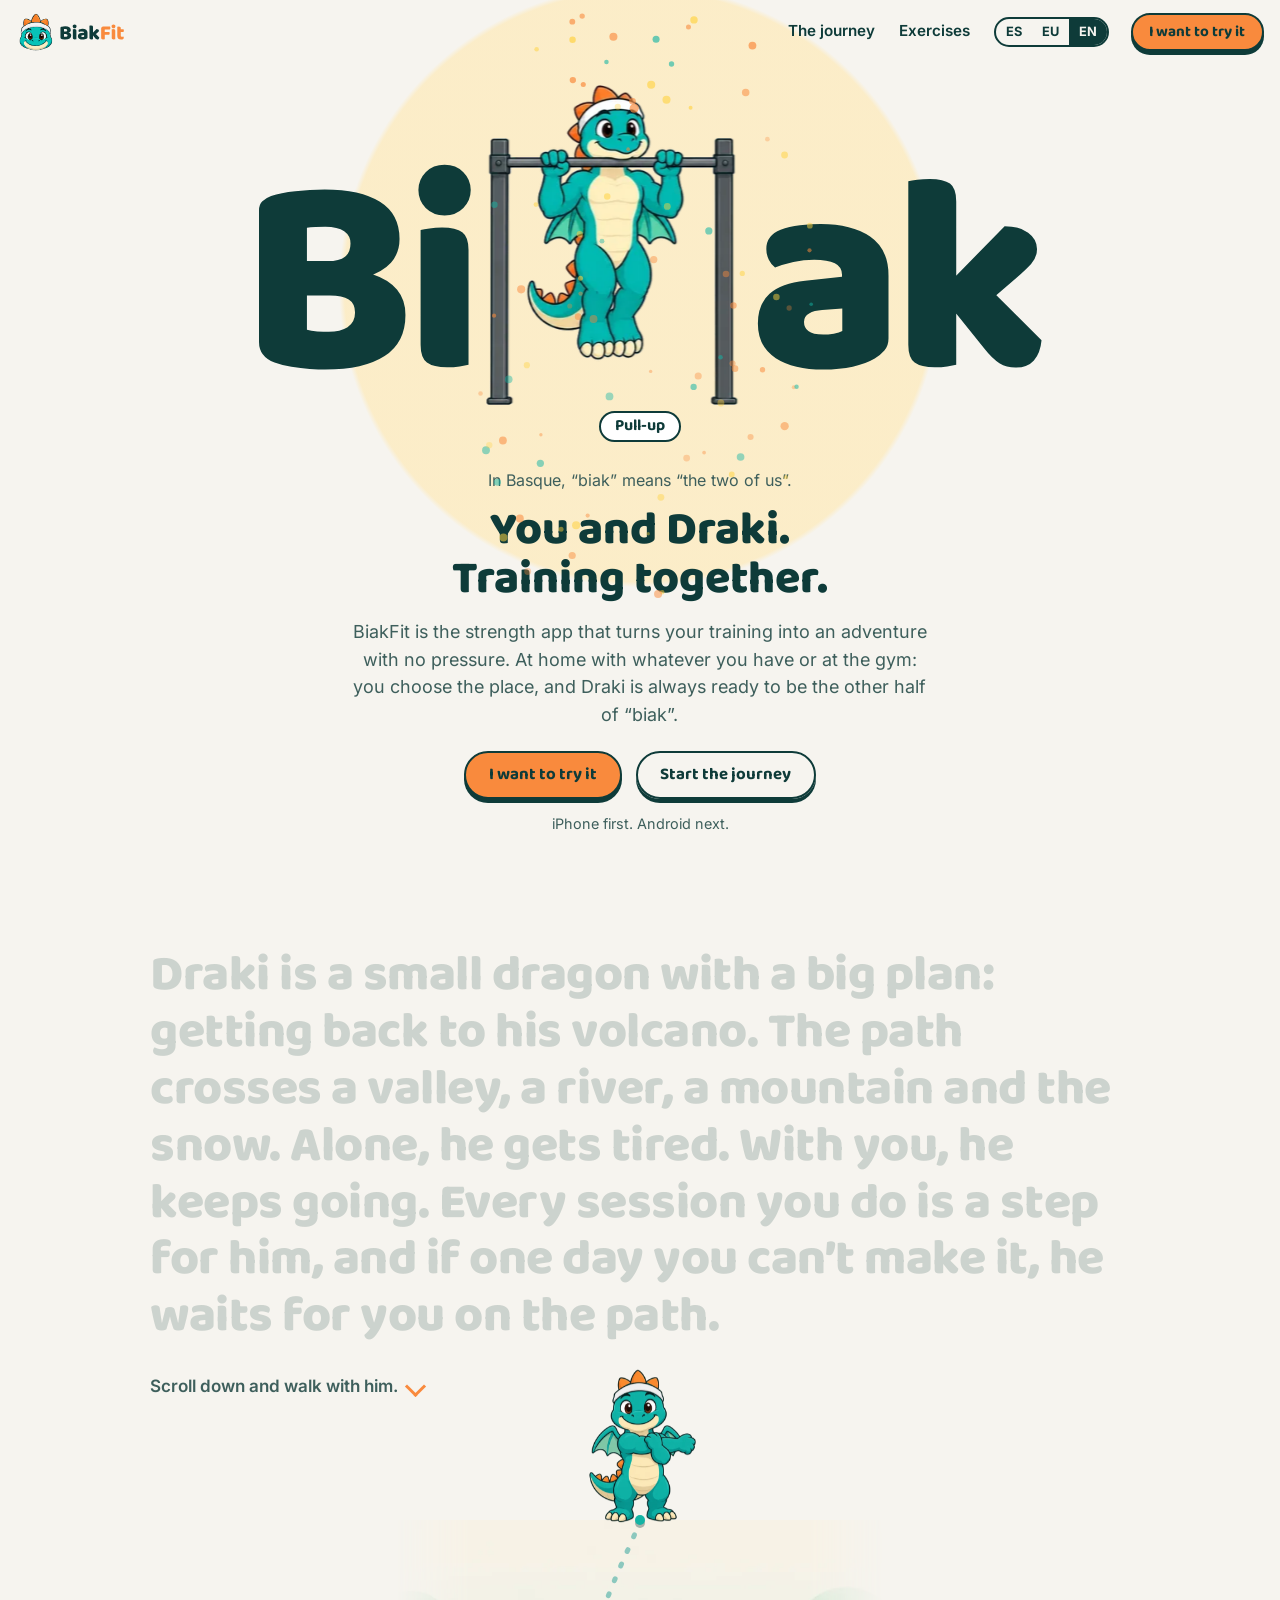
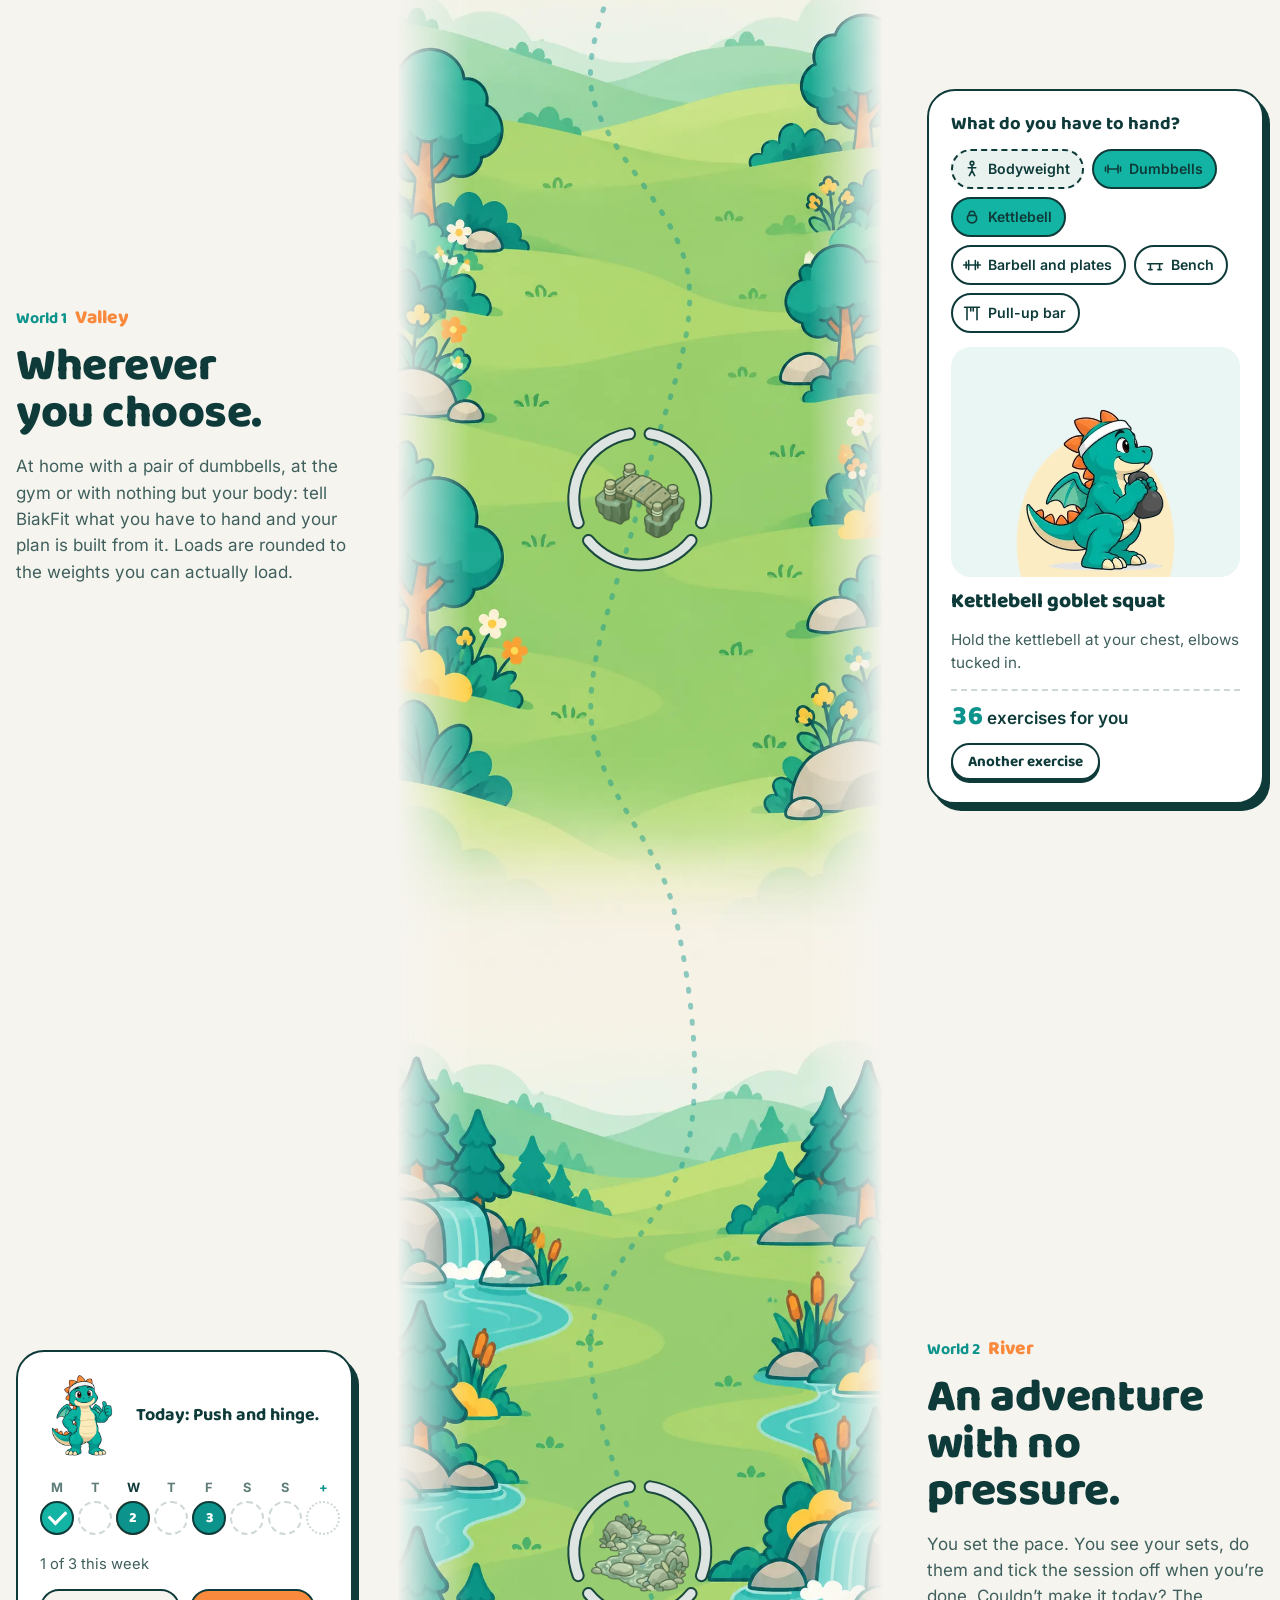
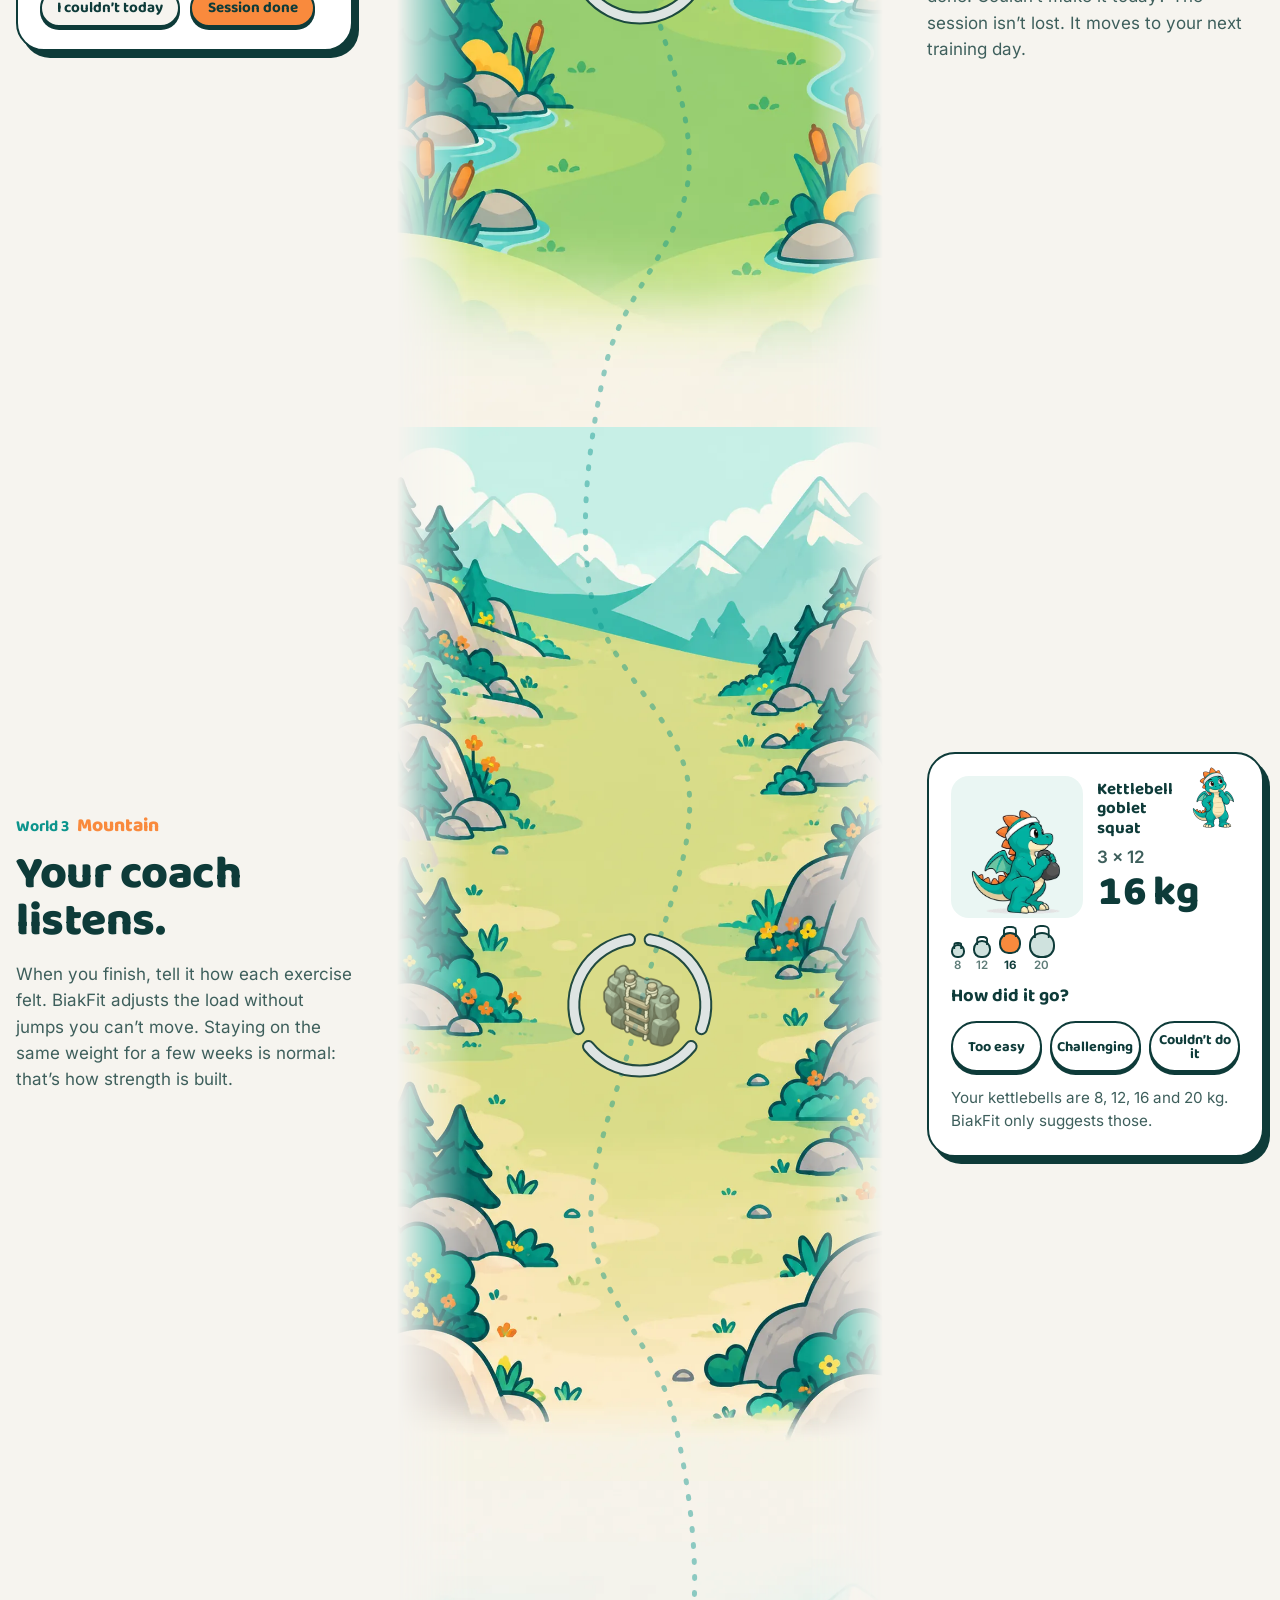
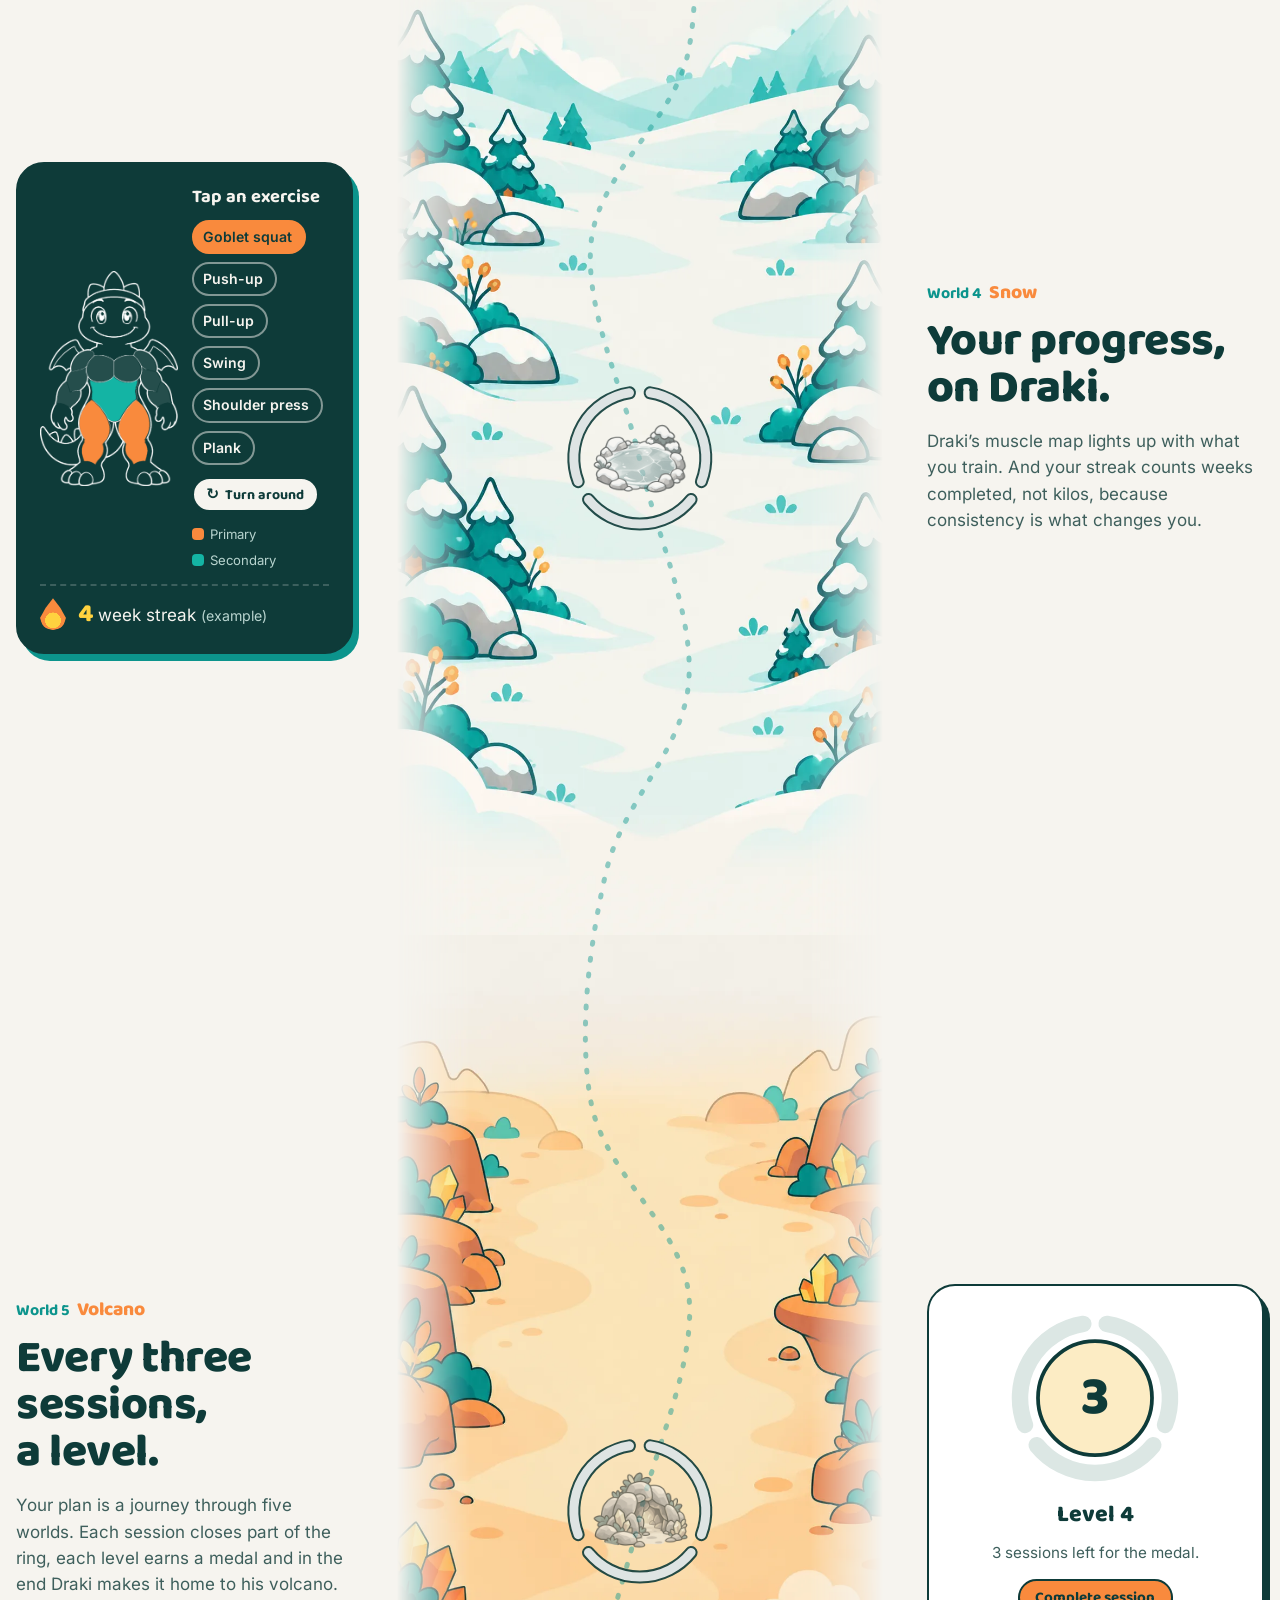
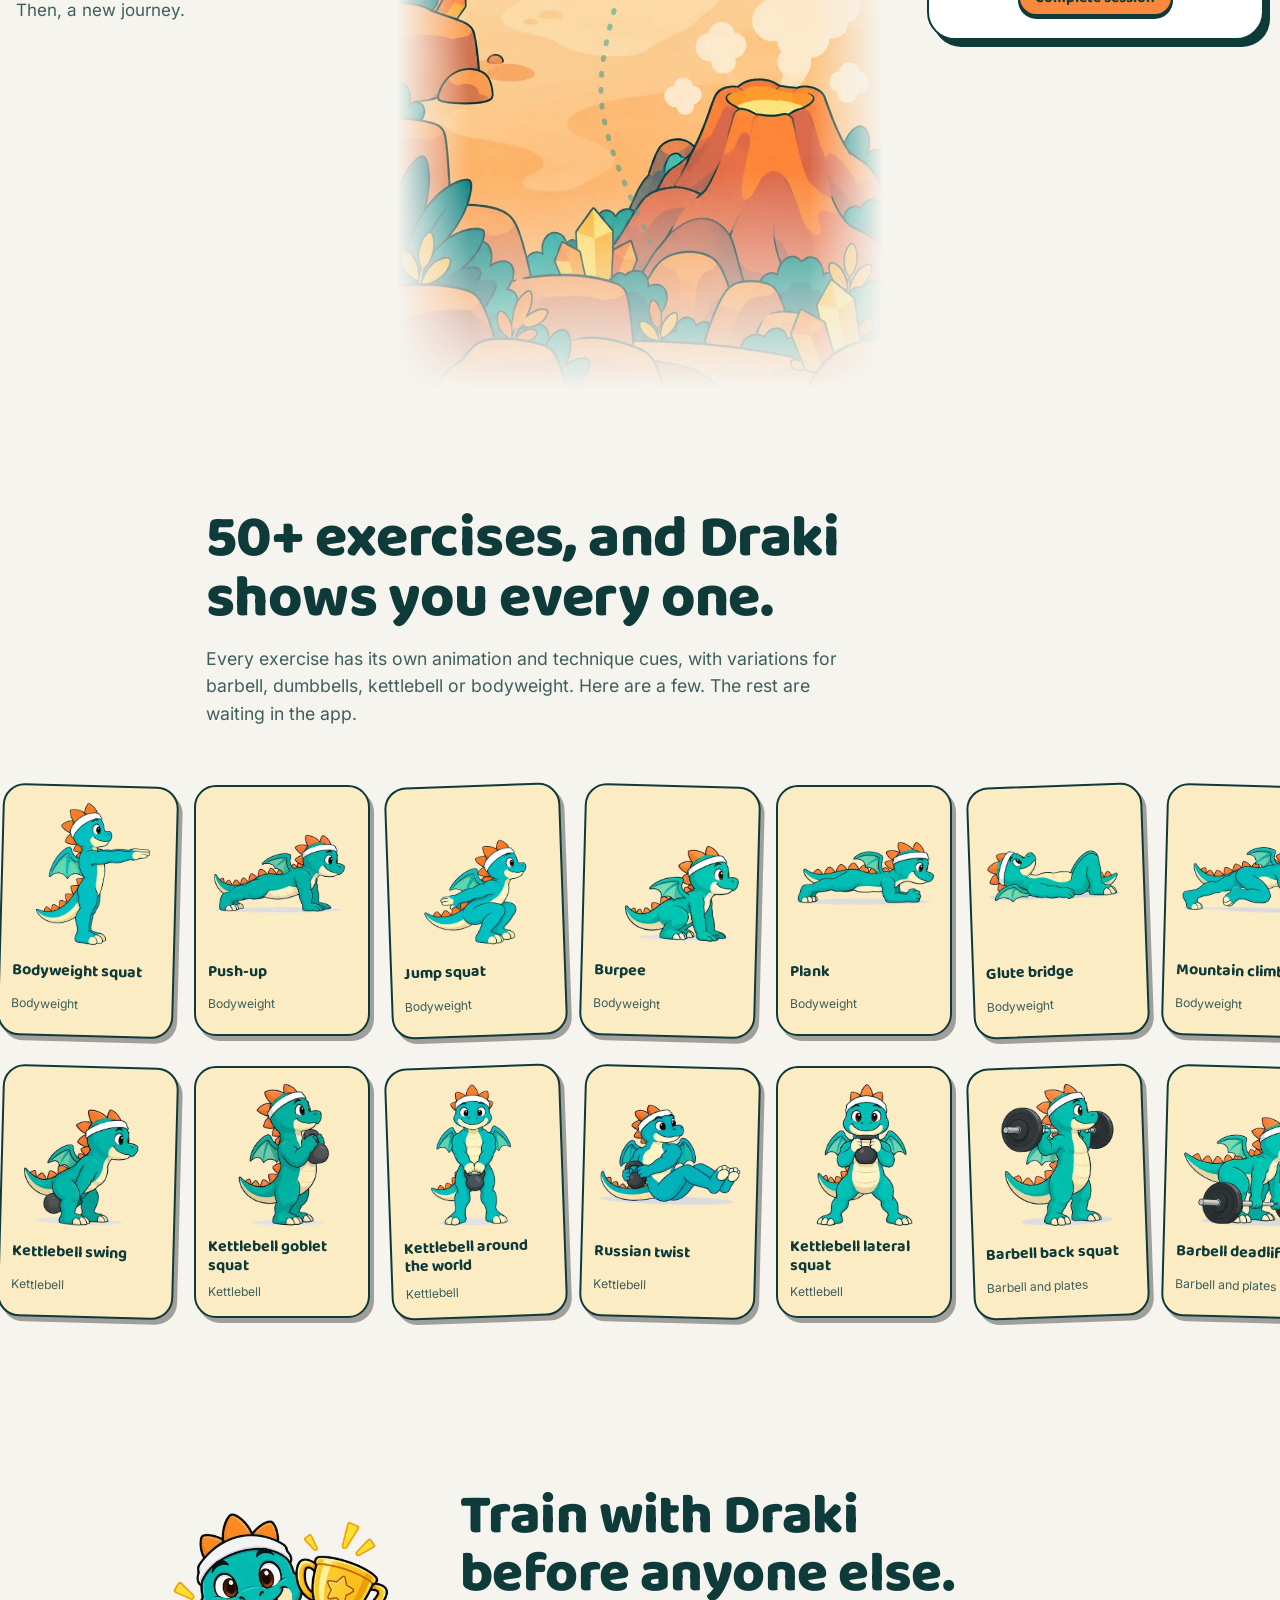
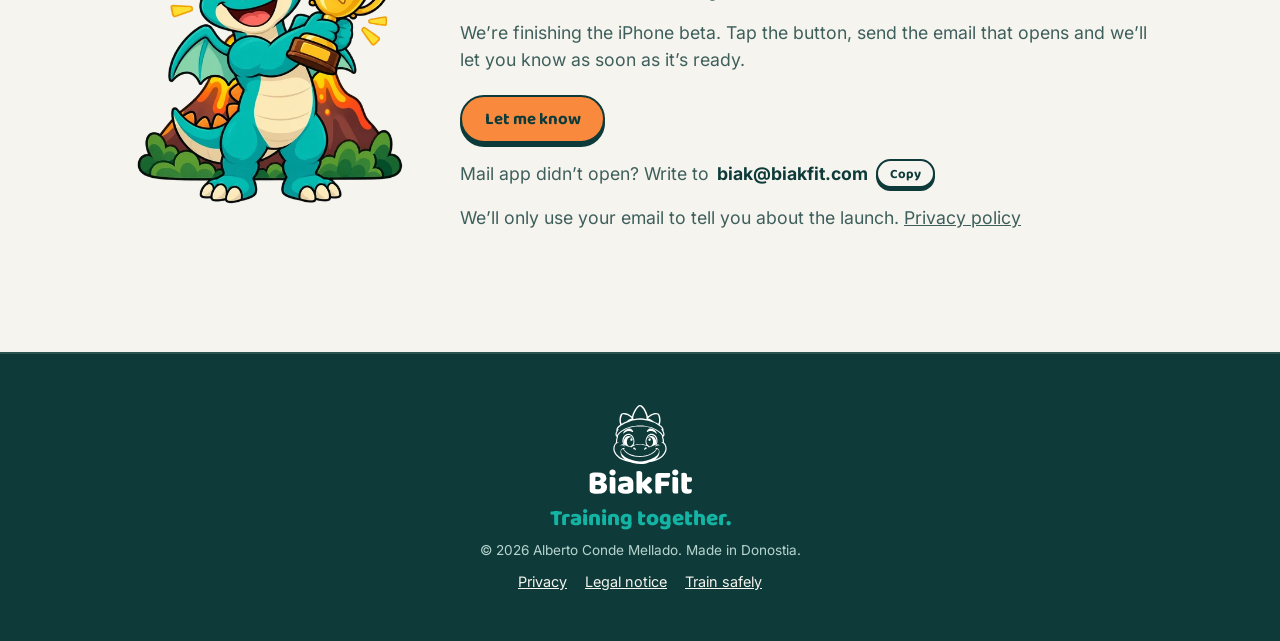
==== commit 79654060: "Draki sin fondos blancos y nuevo mensaje: aventura sin presiones, en casa o en el gimnasio - Frames " ====
--- a/index.html
+++ b/index.html
@@ -5,10 +5,10 @@
 <meta name="viewport" content="width=device-width, initial-scale=1, viewport-fit=cover">
 <title>BiakFit</title>
 <meta name="claude:viewport-fit-sides" content="cover">
-<meta name="description" content="BiakFit: la app de fuerza que monta tu plan con el material que tienes en casa. Sin cronómetro, a tu ritmo y con Draki a tu lado. Entrenamos juntos.">
+<meta name="description" content="BiakFit: la app de fuerza que convierte tu entrenamiento en una aventura sin presiones. En casa o en el gimnasio, a tu ritmo y con Draki a tu lado. Entrenamos juntos.">
 <meta name="theme-color" content="#14B4A4">
 <meta property="og:title" content="BiakFit · Entrenamos juntos">
-<meta property="og:description" content="La app de fuerza que monta tu plan con el material que tienes. Sin cronómetro y sin culpa, con Draki a tu lado.">
+<meta property="og:description" content="La app de fuerza que convierte tu entrenamiento en una aventura sin presiones. En casa o en el gimnasio, con Draki a tu lado.">
 <meta property="og:image" content="https://biakfit.com/assets/img/brand/og.png">
 <meta property="og:url" content="https://biakfit.com/">
 <meta name="twitter:card" content="summary_large_image">
@@ -56,7 +56,7 @@
     <div class="hero-copy">
       <p class="hero-def" data-i18n="hero.def">En euskera, «biak» significa «los dos».</p>
       <p class="hero-lema" data-i18n="hero.lema">Tú y Draki. Entrenamos juntos.</p>
-      <p class="hero-sub" data-i18n="hero.sub">BiakFit es la app de fuerza que monta tu plan con el material que tienes en casa. Sin cronómetro, a tu ritmo y sin culpa.</p>
+      <p class="hero-sub" data-i18n="hero.sub">BiakFit es la app de fuerza que convierte tu entrenamiento en una aventura sin presiones. En casa con lo que tengas o en el gimnasio: el lugar lo eliges tú, y Draki siempre está listo para ser la otra mitad de «biak».</p>
       <div class="hero-ctas">
         <a class="btn btn-primary" href="#beta" data-i18n="hero.cta1">Quiero probarla</a>
         <a class="btn btn-ghost" href="#prologo" data-i18n="hero.cta2">Empieza el viaje</a>
@@ -97,12 +97,12 @@
       <div class="world-band" aria-hidden="true"></div>
       <div class="world-copy">
         <p class="world-kicker"><span>Mundo 1</span> <b>Valle</b></p>
-        <h2 data-i18n="w1.title">Con lo que tienes en casa.</h2>
-        <p data-i18n="w1.body">Dile a BiakFit qué material tienes y el plan sale de ahí. Mancuernas, una pesa rusa, una barra o nada: todo vale. Las cargas se redondean a los pesos que de verdad puedes montar.</p>
+        <h2 data-i18n="w1.title">Donde tú elijas.</h2>
+        <p data-i18n="w1.body">En casa con un par de mancuernas, en el gimnasio o solo con tu cuerpo: dile a BiakFit qué tienes a mano y el plan sale de ahí. Las cargas se redondean a los pesos que de verdad puedes montar.</p>
       </div>
       <div class="world-widget">
         <div class="panel kit">
-          <p class="panel-q" data-i18n="w1.q">¿Qué tienes en casa?</p>
+          <p class="panel-q" data-i18n="w1.q">¿Qué tienes a mano?</p>
           <div class="chips" id="kitChips"></div>
           <div class="kit-stage"><span class="flip" id="kitFlip"></span></div>
           <p class="kit-name" id="kitName"></p>
@@ -120,8 +120,8 @@
       <div class="world-band" aria-hidden="true"></div>
       <div class="world-copy">
         <p class="world-kicker"><span>Mundo 2</span> <b>Río</b></p>
-        <h2 data-i18n="w2.title">Sin cronómetro. Sin culpa.</h2>
-        <p data-i18n="w2.body">No hay reloj contando segundos. Ves tus series, las haces y marcas la sesión. ¿Hoy no has podido? La sesión no se pierde: pasa a tu siguiente día de entreno.</p>
+        <h2 data-i18n="w2.title">Una aventura sin presiones.</h2>
+        <p data-i18n="w2.body">Tú marcas el ritmo. Ves tus series, las haces y marcas la sesión al terminar. ¿Hoy no has podido? La sesión no se pierde: pasa a tu siguiente día de entreno.</p>
       </div>
       <div class="world-widget">
         <div class="panel week">
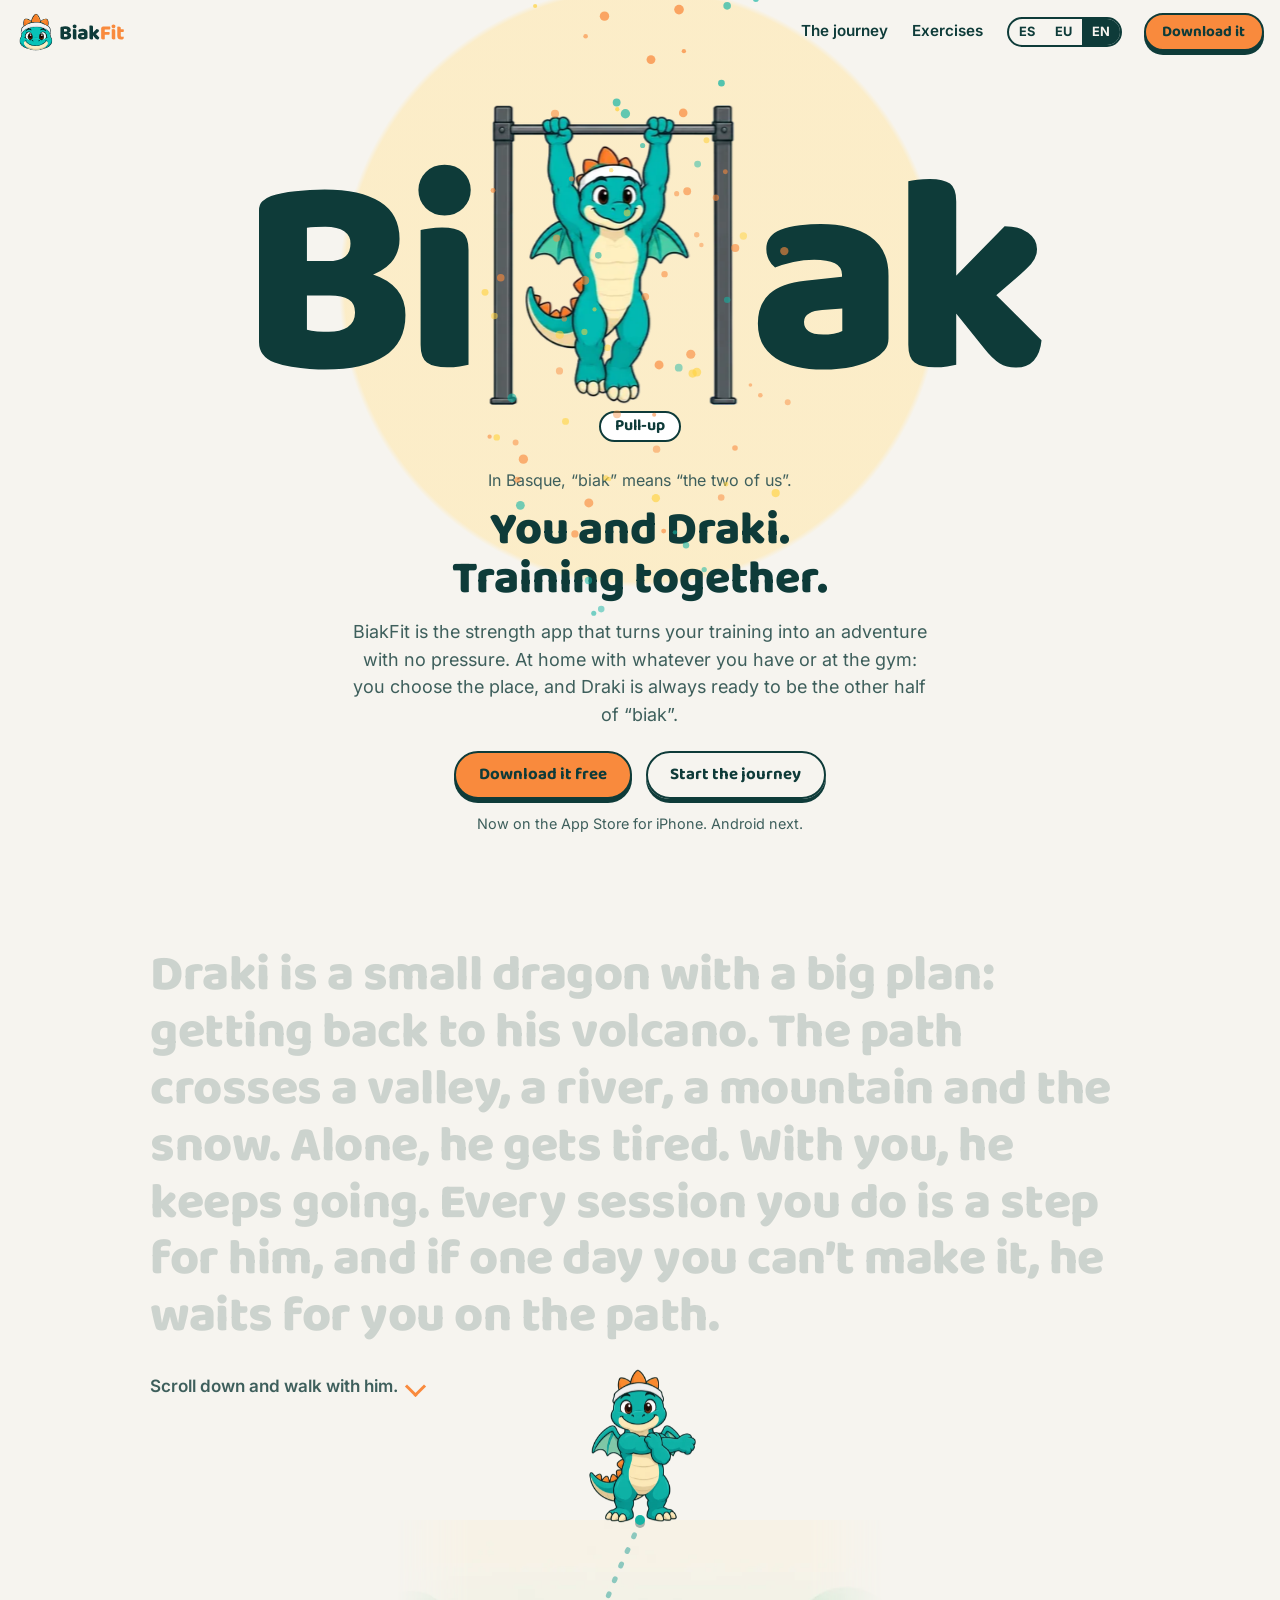
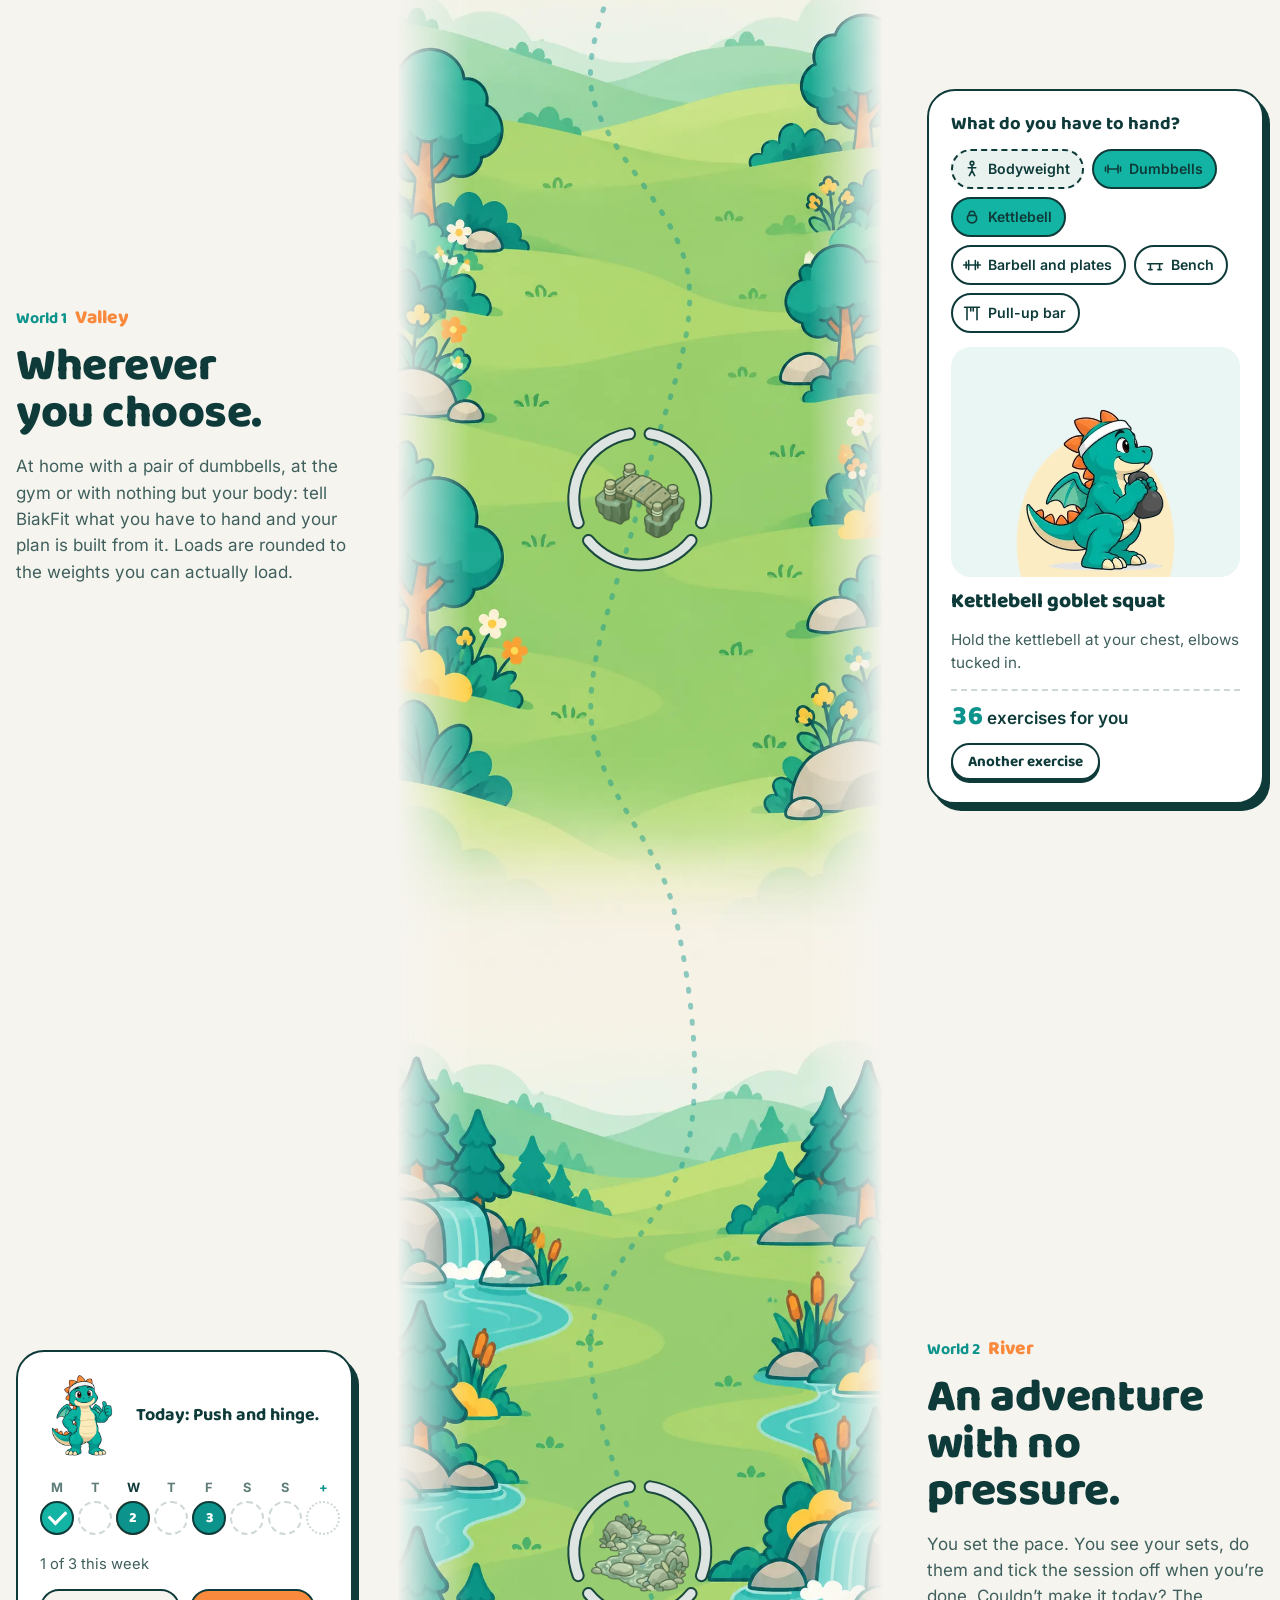
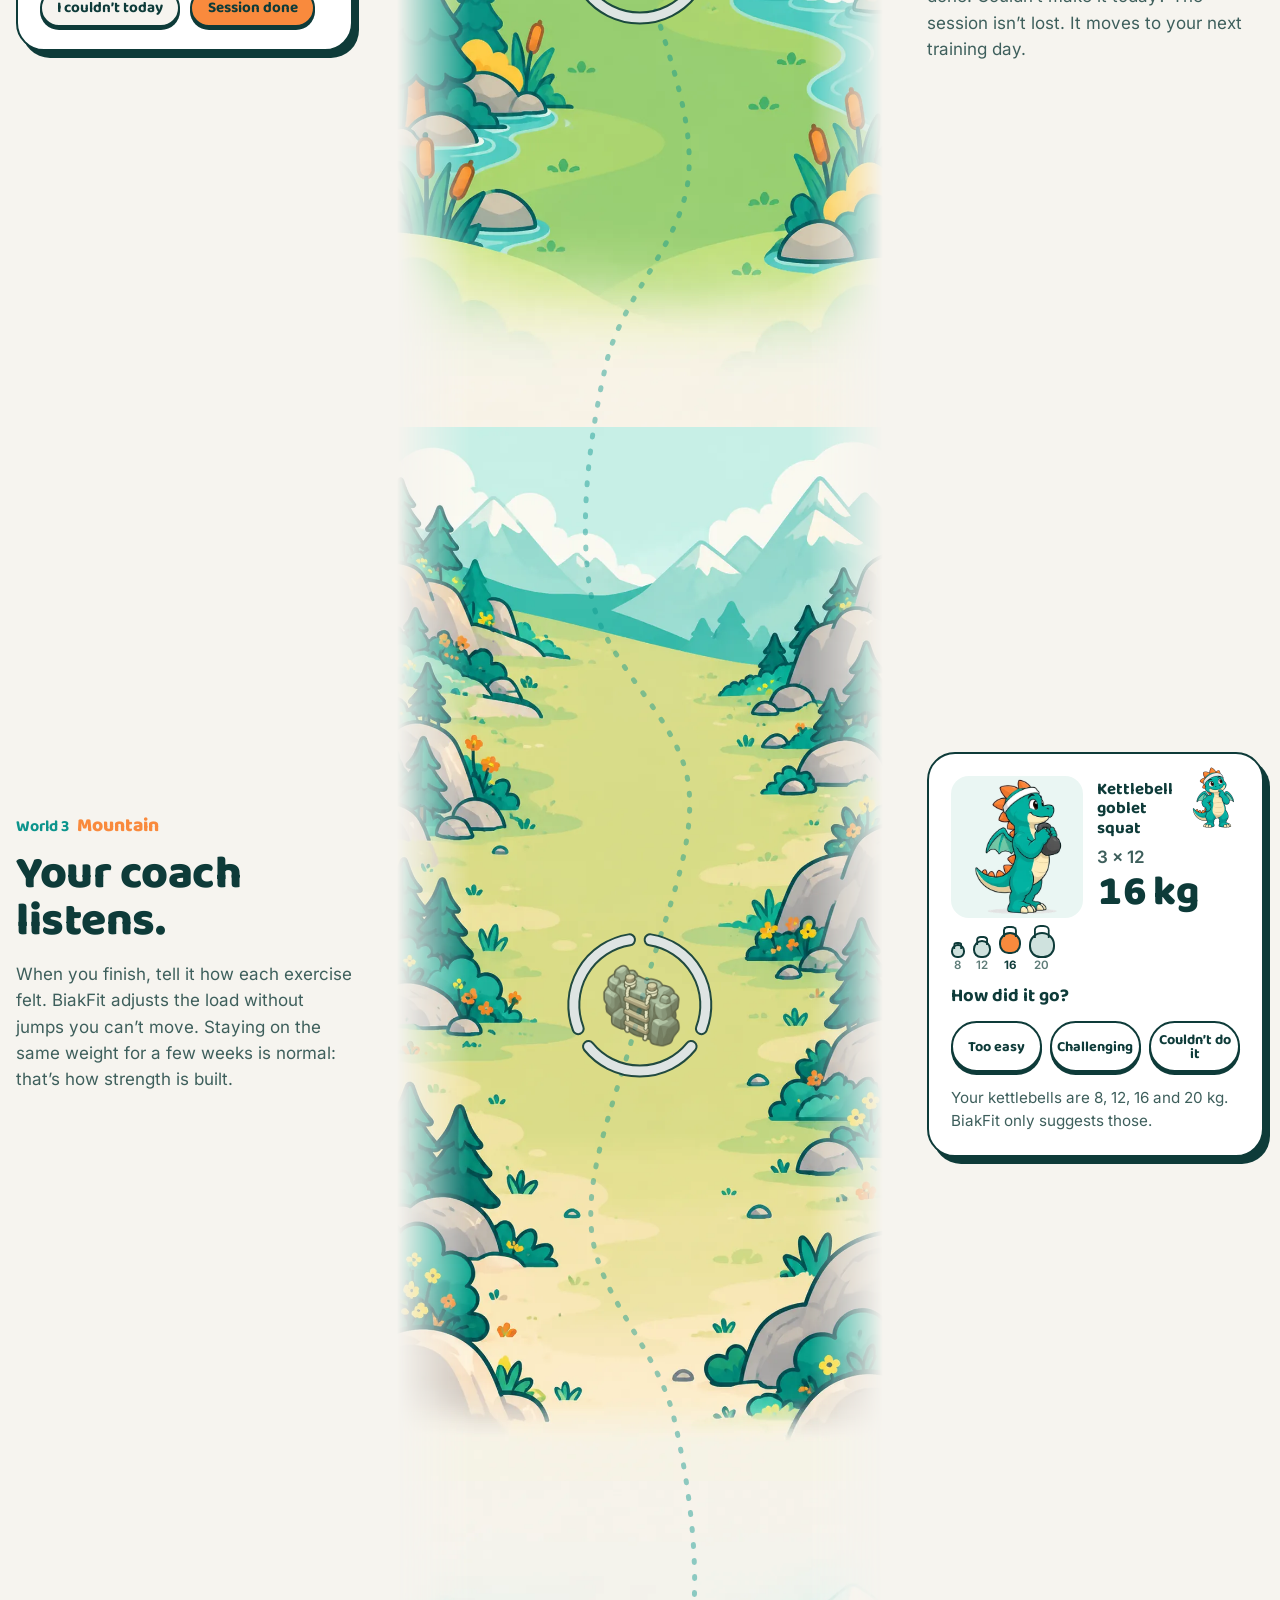
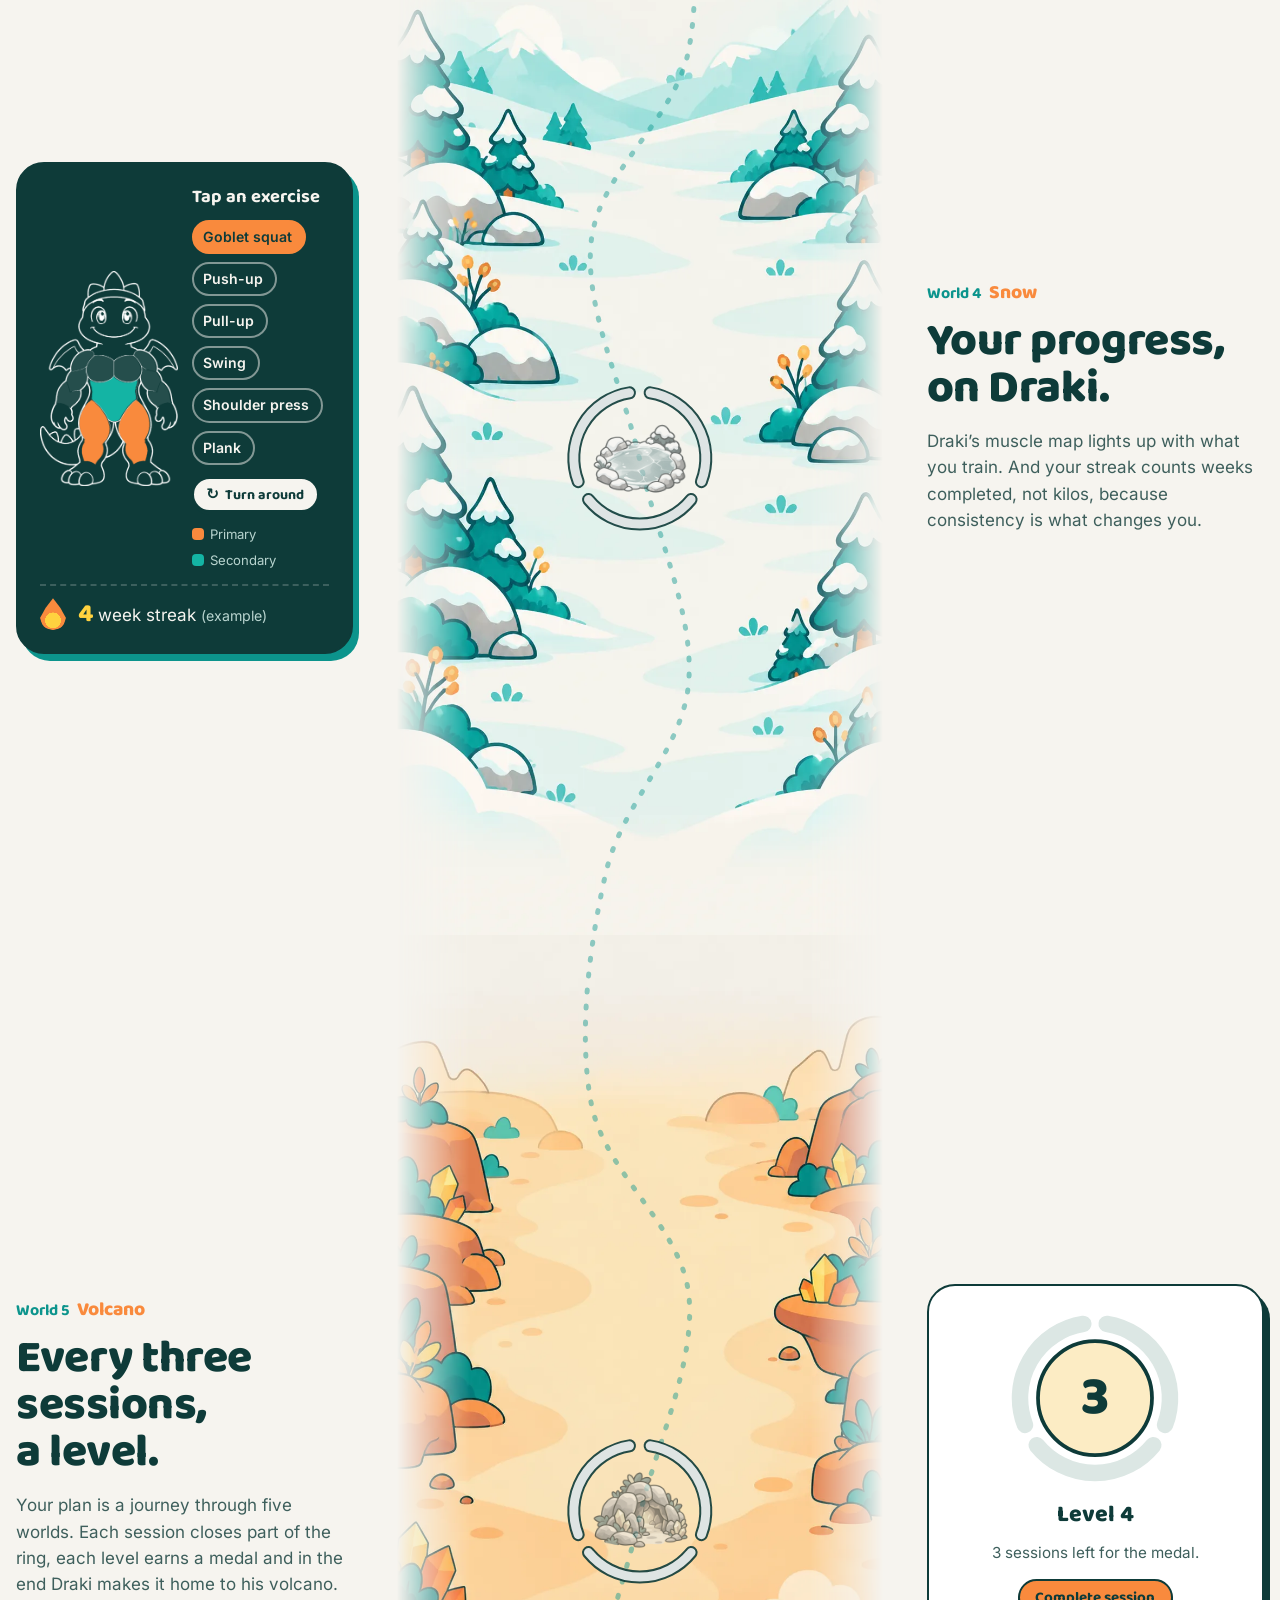
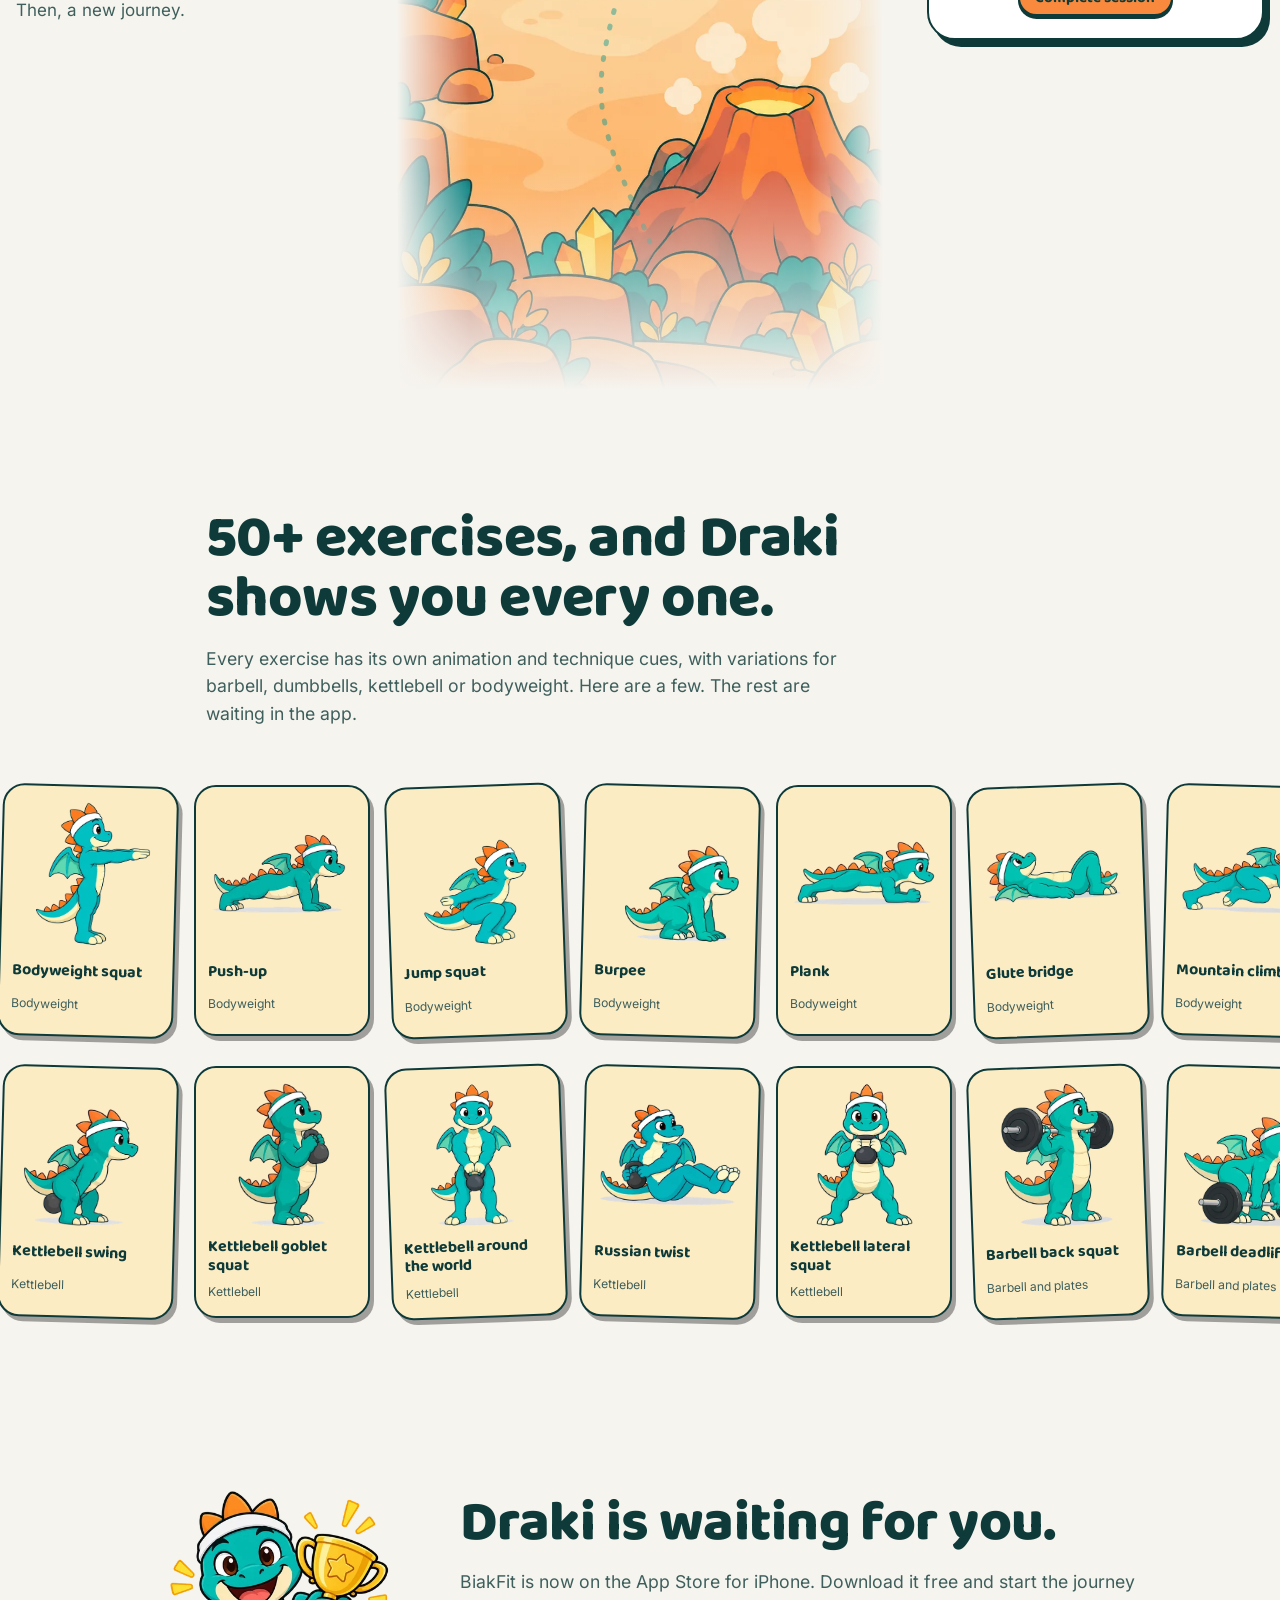
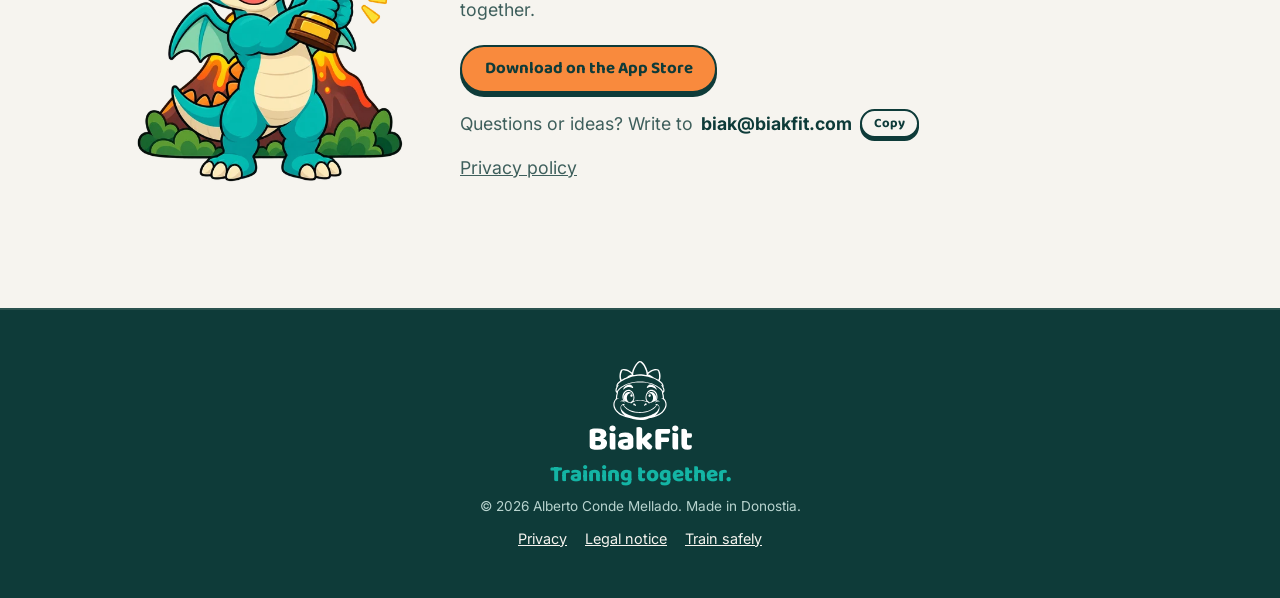
==== commit aee2a588: "La app ya está en la App Store: fuera la beta, botones de descarga «Quiero probarla» pasa a «Descárg" ====
--- a/index.html
+++ b/index.html
@@ -35,7 +35,7 @@
       <button type="button" data-lang="eu" aria-pressed="false">EU</button>
       <button type="button" data-lang="en" aria-pressed="false">EN</button>
     </div>
-    <a class="btn btn-primary btn-sm" href="#beta" data-i18n="nav.cta">Quiero probarla</a>
+    <a class="btn btn-primary btn-sm" href="https://apps.apple.com/app/biakfit/id6824788308" data-i18n="nav.cta">Descárgala</a>
   </div>
 </header>
 
@@ -58,10 +58,10 @@
       <p class="hero-lema" data-i18n="hero.lema">Tú y Draki. Entrenamos juntos.</p>
       <p class="hero-sub" data-i18n="hero.sub">BiakFit es la app de fuerza que convierte tu entrenamiento en una aventura sin presiones. En casa con lo que tengas o en el gimnasio: el lugar lo eliges tú, y Draki siempre está listo para ser la otra mitad de «biak».</p>
       <div class="hero-ctas">
-        <a class="btn btn-primary" href="#beta" data-i18n="hero.cta1">Quiero probarla</a>
+        <a class="btn btn-primary" href="https://apps.apple.com/app/biakfit/id6824788308" data-i18n="hero.cta1">Descárgala gratis</a>
         <a class="btn btn-ghost" href="#prologo" data-i18n="hero.cta2">Empieza el viaje</a>
       </div>
-      <p class="hero-soon" data-i18n="hero.soon">Primero en iPhone. Android, después.</p>
+      <p class="hero-soon" data-i18n="hero.soon">Ya en la App Store para iPhone. Android, después.</p>
     </div>
   </section>
 
@@ -233,18 +233,18 @@
     <div class="marquee marquee-rev" id="marqueeB"></div>
   </section>
 
-  <!-- BETA -->
+  <!-- DESCARGA -->
   <section class="beta" id="beta">
     <div class="beta-in">
       <img class="beta-draki" src="assets/img/draki/trophy.webp" alt="Draki con un trofeo delante de su volcán" width="300" height="300" loading="lazy">
       <div class="beta-copy">
-        <h2 data-i18n="beta.title">Entrena con Draki antes que nadie.</h2>
-        <p data-i18n="beta.body">Estamos terminando la beta para iPhone. Déjanos tu email y te avisamos en cuanto abra.</p>
+        <h2 data-i18n="beta.title">Draki ya te espera.</h2>
+        <p data-i18n="beta.body">BiakFit ya está en la App Store para iPhone. Descárgala gratis y empezad el viaje juntos.</p>
         <div class="beta-actions">
-          <a class="btn btn-primary" id="betaMail" href="mailto:biak@biakfit.com" data-i18n="beta.btn">Avisadme</a>
-        </div>
-        <p class="beta-alt"><span data-i18n="beta.alt">¿No se abre tu correo? Escríbenos a</span> <span class="beta-addr" id="betaAddr">biak@biakfit.com</span> <button type="button" class="btn btn-small btn-quiet" id="betaCopy" data-i18n="beta.copy">Copiar</button></p>
-        <p class="beta-small"><span data-i18n="beta.privacy">Solo usaremos tu email para avisarte del lanzamiento.</span> <a href="privacidad.html" data-i18n="beta.more">Política de privacidad</a></p>
+          <a class="btn btn-primary" id="betaMail" href="https://apps.apple.com/app/biakfit/id6824788308" data-i18n="beta.btn">Descargar en la App Store</a>
+        </div>
+        <p class="beta-alt"><span data-i18n="beta.alt">¿Dudas o ideas? Escríbenos a</span> <span class="beta-addr" id="betaAddr">biak@biakfit.com</span> <button type="button" class="btn btn-small btn-quiet" id="betaCopy" data-i18n="beta.copy">Copiar</button></p>
+        <p class="beta-small"><a href="privacidad.html" data-i18n="beta.more">Política de privacidad</a></p>
       </div>
     </div>
   </section>
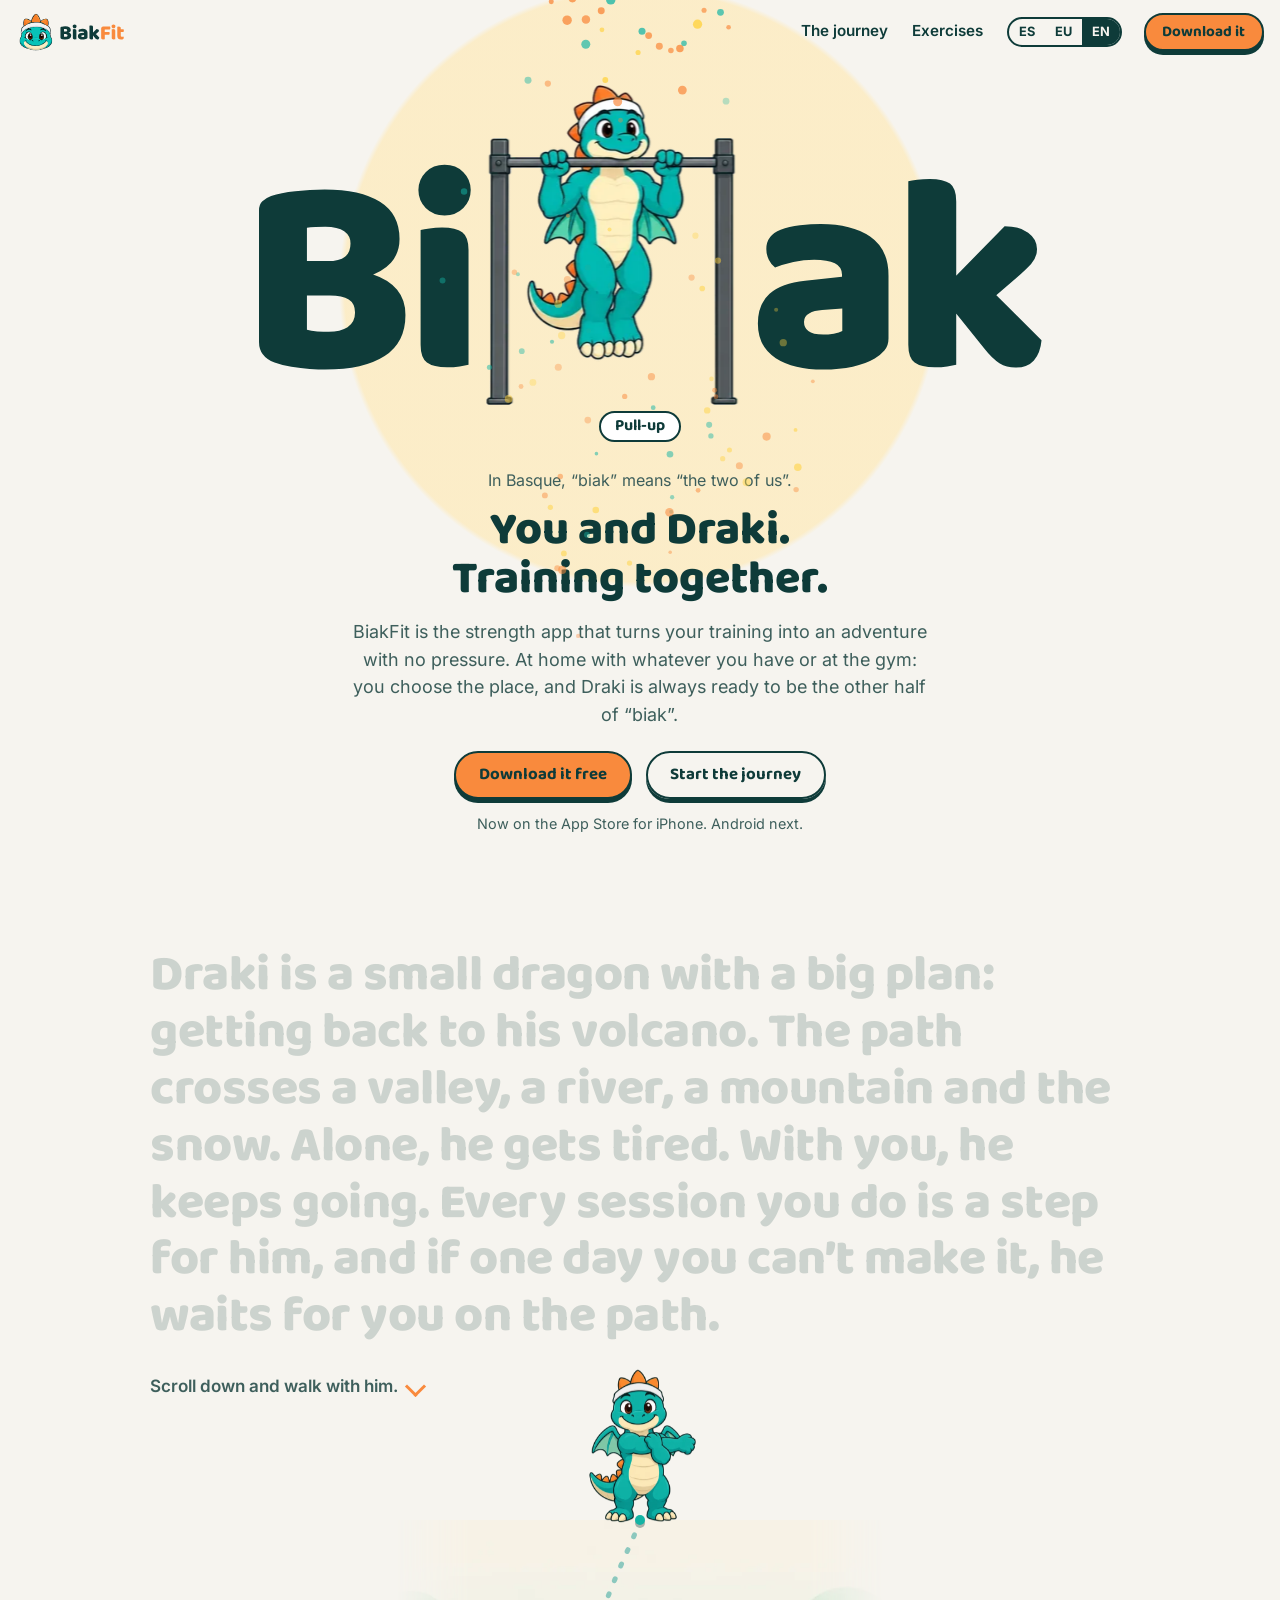
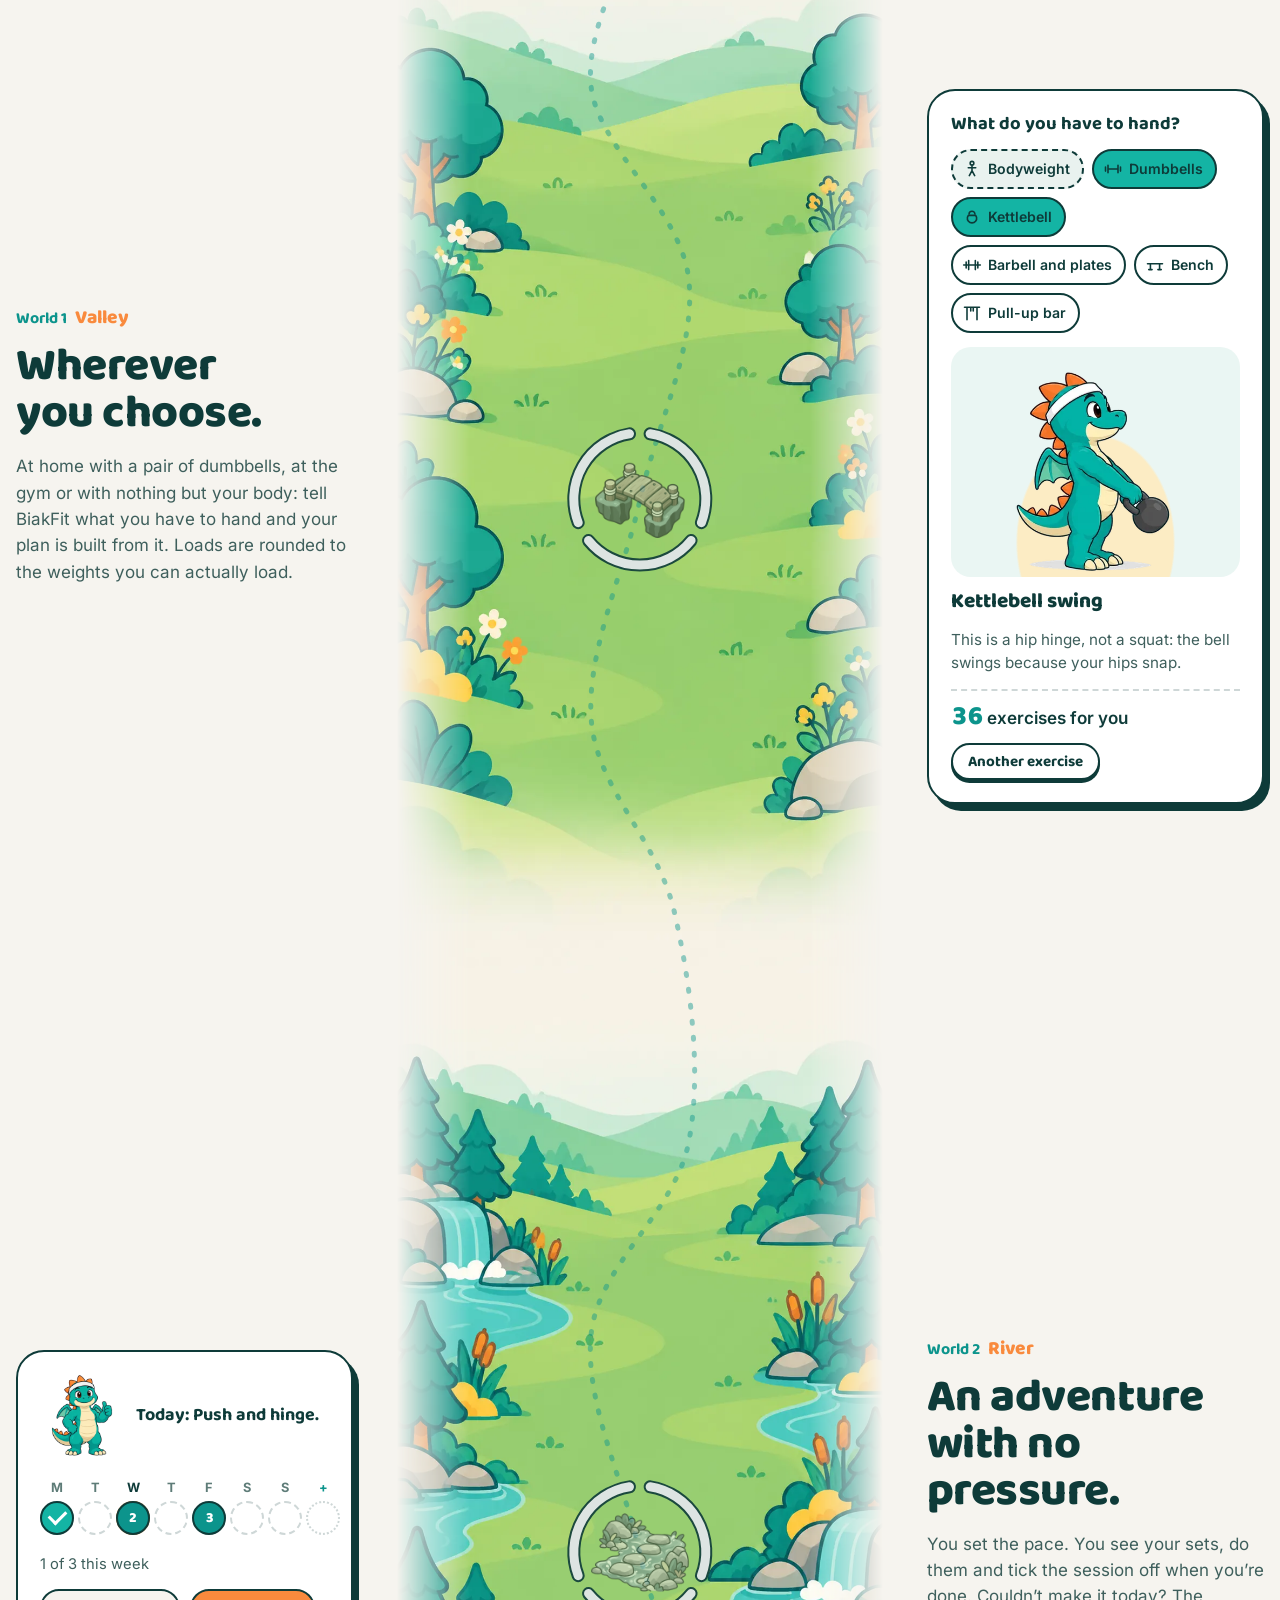
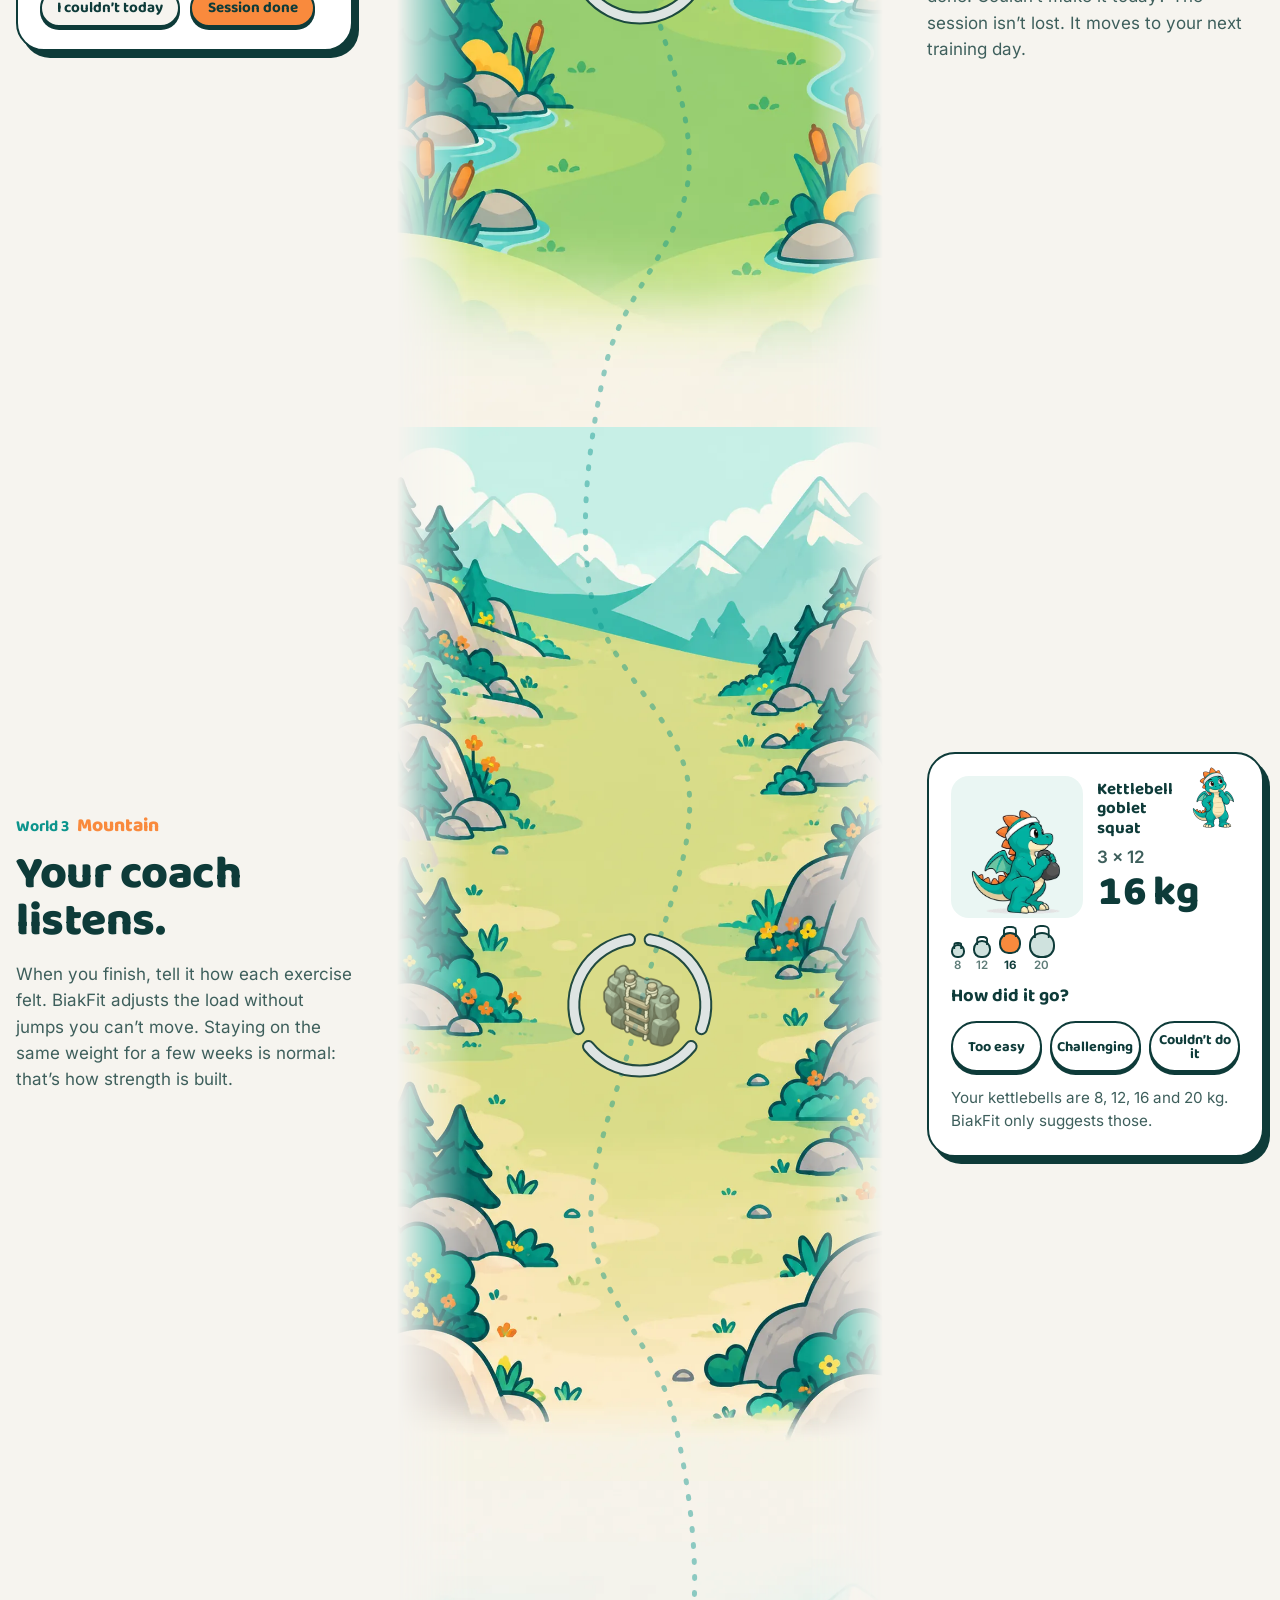
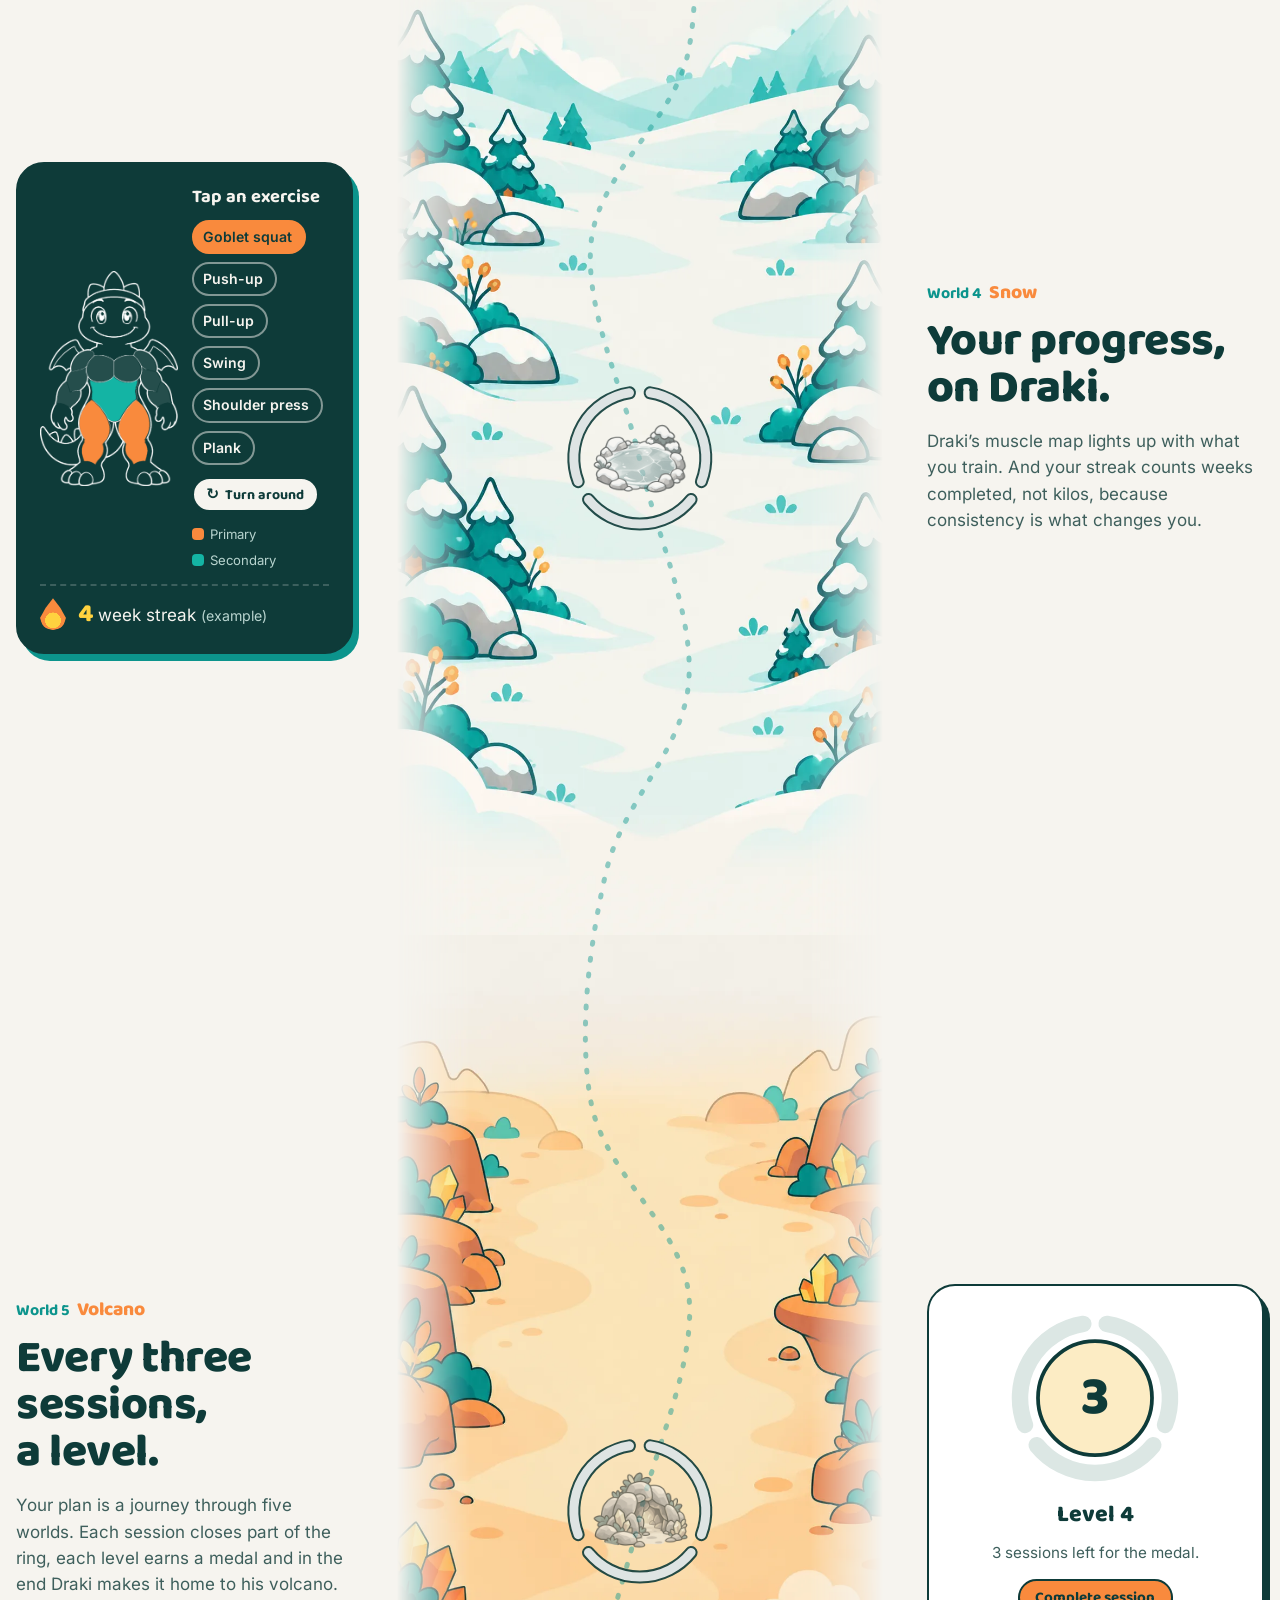
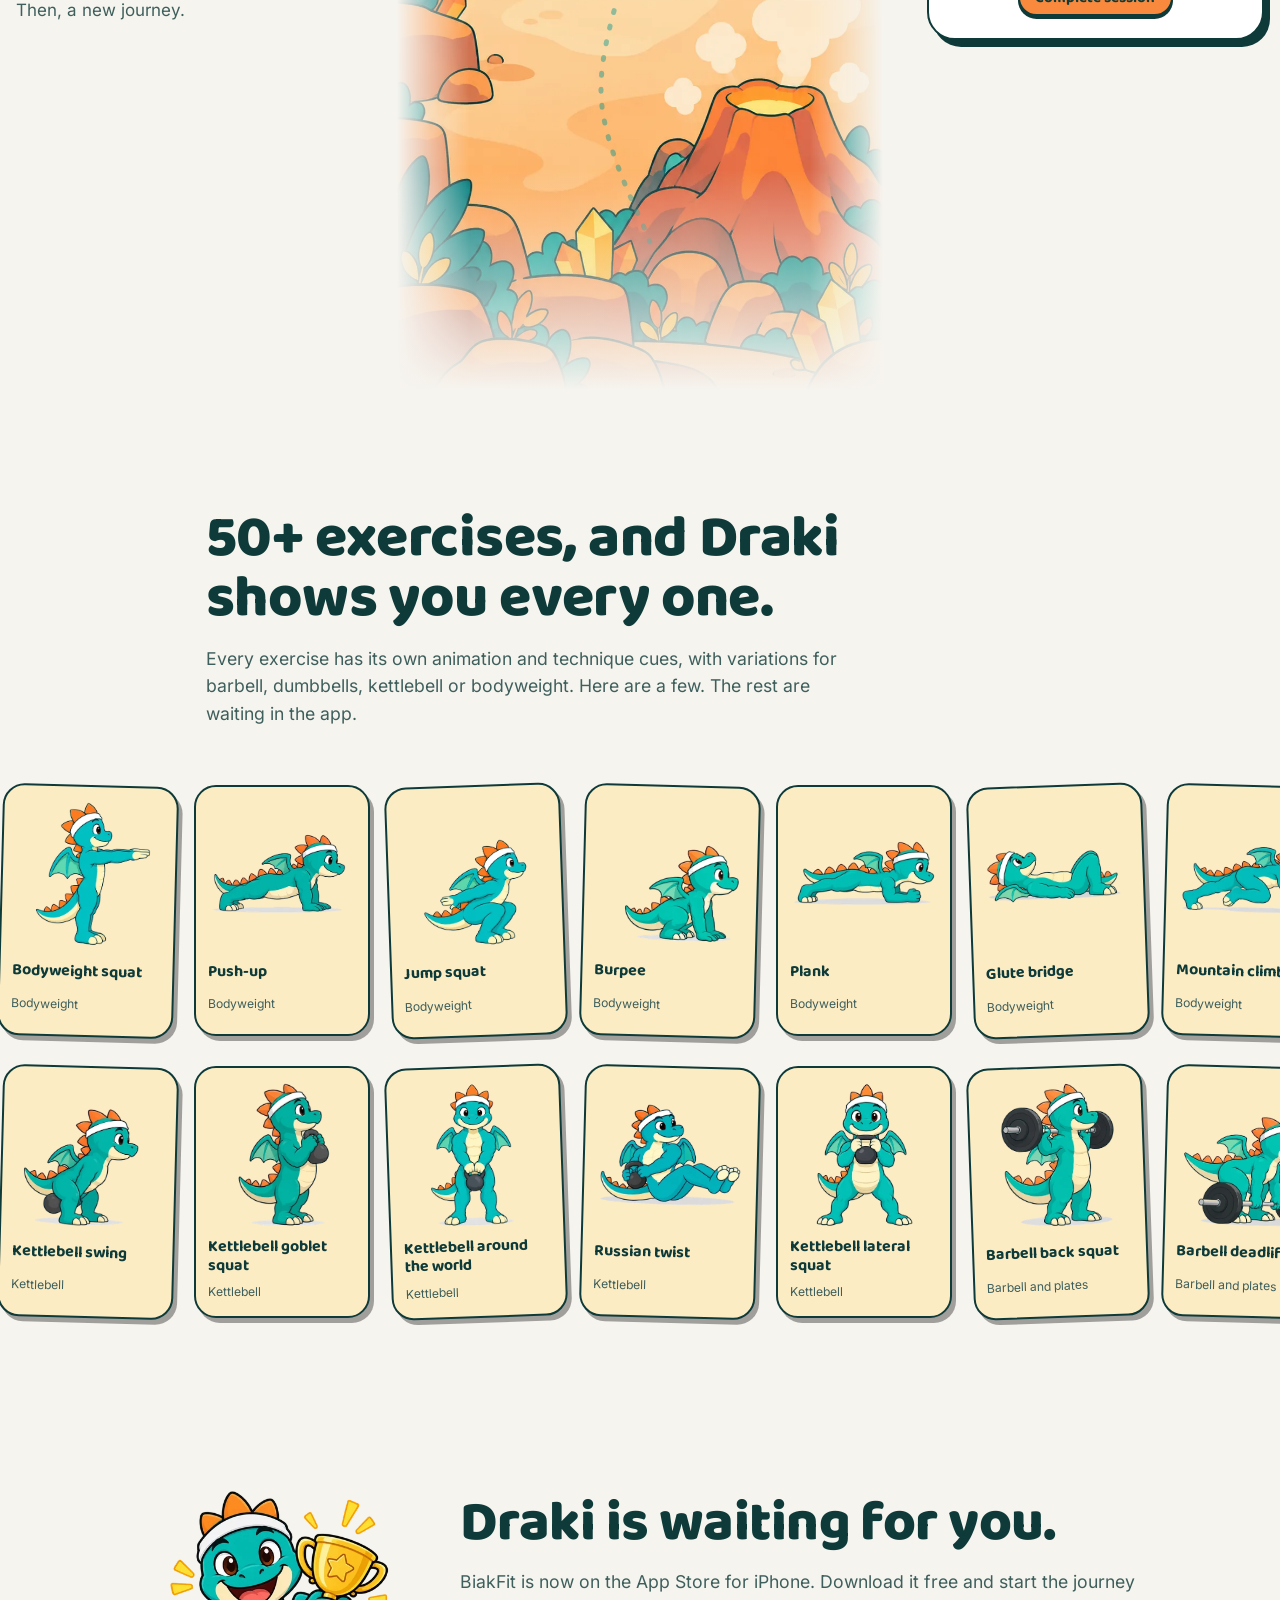
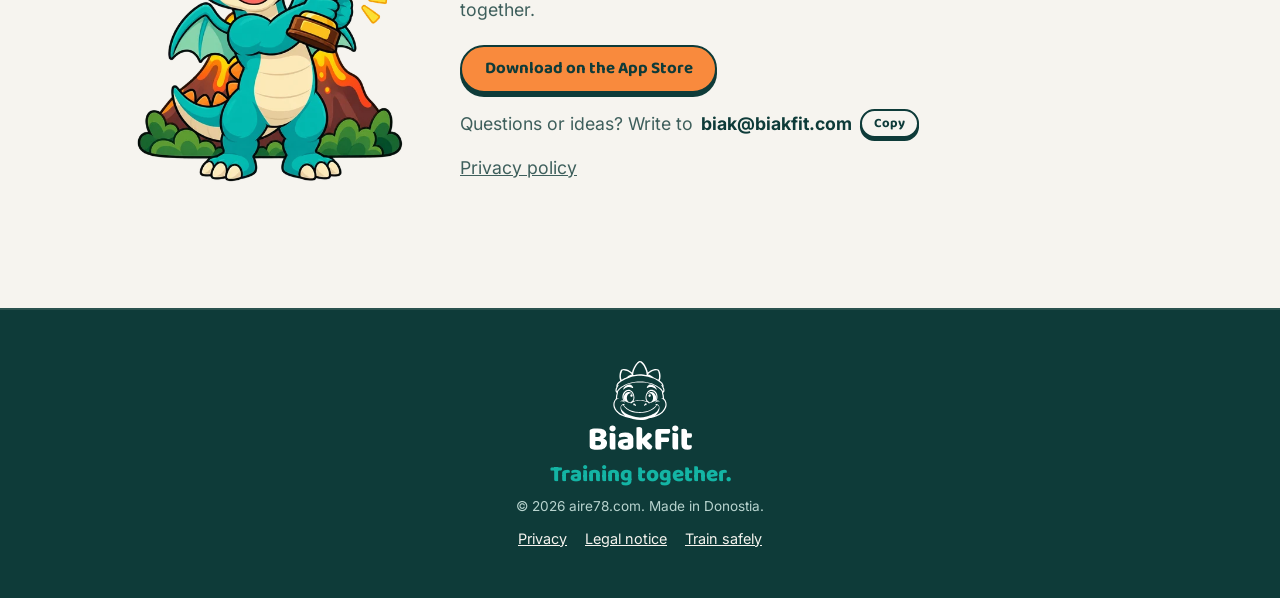
==== commit 3f144fe4: "Pie: © 2026 aire78.com en lugar del nombre El titular legal de privacidad y aviso legal no cambia.  " ====
--- a/index.html
+++ b/index.html
@@ -254,7 +254,7 @@
   <div class="foot-in">
     <img src="assets/img/brand/biakfit_logo_stacked_white.svg" alt="BiakFit" width="120" height="96" loading="lazy">
     <p class="foot-lema" data-i18n="foot.lema">Entrenamos juntos.</p>
-    <p class="foot-legal"><span data-i18n="foot.legal">© 2026 Alberto Conde Mellado. Hecho en Donostia.</span></p>
+    <p class="foot-legal"><span data-i18n="foot.legal">© 2026 aire78.com. Hecho en Donostia.</span></p>
     <p class="foot-links"><a href="privacidad.html" data-i18n="foot.privacy">Privacidad</a> <a href="aviso-legal.html" data-i18n="foot.notice">Aviso legal</a> <a href="aviso-legal.html#ejercicio" data-i18n="foot.safety">Entrena con seguridad</a></p>
   </div>
 </footer>
